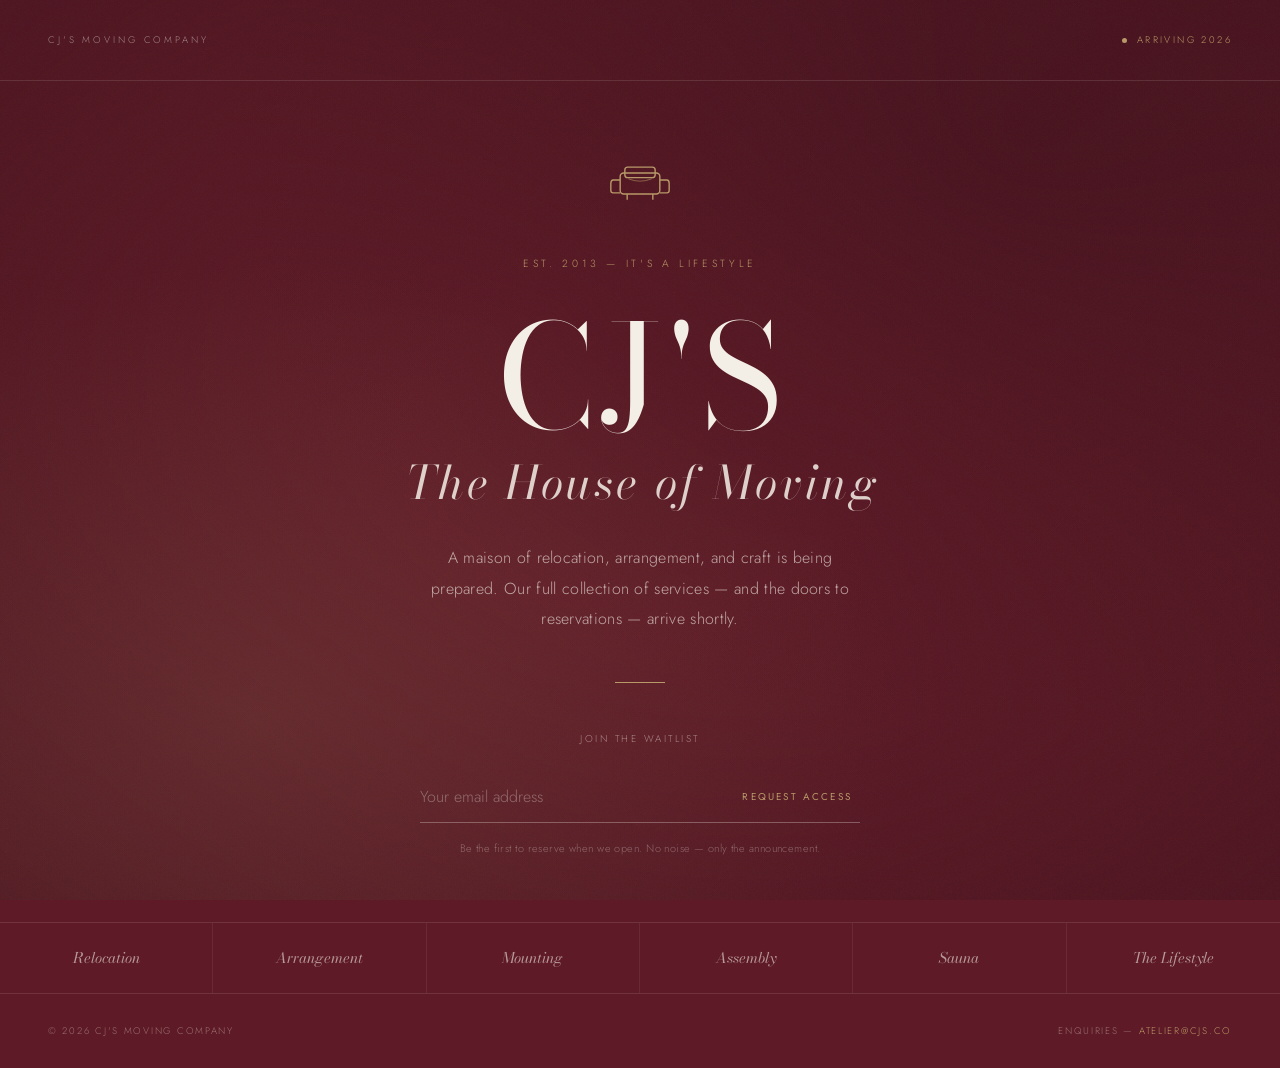
==== index.html @ 0824e108 "Add files via upload" ====
<!DOCTYPE html>
<html lang="en">
<head>
<meta charset="UTF-8">
<meta name="viewport" content="width=device-width, initial-scale=1.0">
<title>CJ'S — Arriving Soon</title>
<link href="https://fonts.googleapis.com/css2?family=Bodoni+Moda:ital,opsz,wght@0,6..96,400;0,6..96,500;1,6..96,400&family=Jost:wght@300;400;500&display=swap" rel="stylesheet">
<style>
  *, *::before, *::after { margin: 0; padding: 0; box-sizing: border-box; }

  :root {
    --burgundy: #5E1A26;
    --burgundy-deep: #3D101A;
    --cream: #F4EFE6;
    --gold: #B89968;
    --ink: #1C1414;
    --display: 'Bodoni Moda', serif;
    --body: 'Jost', sans-serif;
  }

  html, body { height: 100%; }

  body {
    font-family: var(--body);
    background: var(--burgundy);
    color: var(--cream);
    font-weight: 300;
    line-height: 1.7;
    overflow-x: hidden;
    -webkit-font-smoothing: antialiased;
    display: flex;
    flex-direction: column;
    min-height: 100vh;
    position: relative;
  }

  ::selection { background: var(--gold); color: var(--burgundy-deep); }

  /* atmospheric depth */
  body::before {
    content: '';
    position: fixed; inset: 0;
    background:
      radial-gradient(ellipse at 20% 80%, rgba(184, 153, 104, 0.14) 0%, transparent 45%),
      radial-gradient(ellipse at 80% 15%, rgba(61, 16, 26, 0.55) 0%, transparent 55%),
      radial-gradient(ellipse at center, transparent 25%, rgba(61, 16, 26, 0.5) 100%);
    pointer-events: none;
  }
  /* film grain */
  body::after {
    content: '';
    position: fixed; inset: 0;
    pointer-events: none;
    opacity: 0.04;
    z-index: 2;
    background-image: url("data:image/svg+xml,%3Csvg viewBox='0 0 256 256' xmlns='http://www.w3.org/2000/svg'%3E%3Cfilter id='n'%3E%3CfeTurbulence type='fractalNoise' baseFrequency='0.9' numOctaves='4' stitchTiles='stitch'/%3E%3C/filter%3E%3Crect width='100%25' height='100%25' filter='url(%23n)'/%3E%3C/svg%3E");
    background-size: 160px;
  }

  /* ─── TOP BAR ─── */
  .top {
    position: relative; z-index: 3;
    padding: 2rem 3rem;
    display: flex; justify-content: space-between; align-items: center;
    border-bottom: 1px solid rgba(244, 239, 230, 0.12);
  }
  .top-eyebrow {
    font-size: 0.6rem; letter-spacing: 0.3em; text-transform: uppercase;
    color: rgba(244, 239, 230, 0.5);
  }
  .top-status {
    display: inline-flex; align-items: center; gap: 0.6rem;
    font-size: 0.6rem; letter-spacing: 0.25em; text-transform: uppercase;
    color: var(--gold);
  }
  .status-dot {
    width: 5px; height: 5px; border-radius: 50%;
    background: var(--gold); animation: pulse 2.4s infinite;
  }

  /* ─── MAIN ─── */
  main {
    position: relative; z-index: 3;
    flex: 1;
    display: flex; flex-direction: column;
    align-items: center; justify-content: center;
    text-align: center;
    padding: 4rem 2rem;
  }

  .mark {
    width: 70px; height: 70px;
    margin-bottom: 2.5rem;
    opacity: 0; animation: fade 1.4s 0.2s forwards;
  }

  .eyebrow {
    font-size: 0.65rem; letter-spacing: 0.35em; text-transform: uppercase;
    color: var(--gold);
    margin-bottom: 2.5rem;
    opacity: 0; animation: fade 1.4s 0.4s forwards;
  }

  h1 {
    font-family: var(--display);
    font-size: clamp(3.5rem, 13vw, 9rem);
    line-height: 0.9;
    letter-spacing: 0.04em;
    font-weight: 400;
    text-indent: 0.04em;
    opacity: 0; animation: reveal 1.6s 0.55s cubic-bezier(0.16,1,0.3,1) forwards;
  }
  h1 em {
    display: block;
    font-style: italic;
    font-size: 0.32em;
    letter-spacing: 0.06em;
    margin-top: 1.2rem;
    color: rgba(244, 239, 230, 0.85);
  }

  .lede {
    margin-top: 2.5rem;
    max-width: 420px;
    font-size: 1rem;
    line-height: 1.9;
    letter-spacing: 0.02em;
    color: rgba(244, 239, 230, 0.65);
    opacity: 0; animation: fade 1.4s 0.95s forwards;
  }

  .rule {
    width: 50px; height: 1px;
    background: var(--gold);
    margin: 3rem 0;
    opacity: 0; animation: fade 1.4s 1.1s forwards;
  }

  /* ─── SIGNUP ─── */
  .signup {
    width: 100%; max-width: 440px;
    opacity: 0; animation: fade 1.4s 1.25s forwards;
  }
  .signup-label {
    font-size: 0.62rem; letter-spacing: 0.25em; text-transform: uppercase;
    color: rgba(244, 239, 230, 0.5);
    margin-bottom: 1.4rem;
  }
  .signup-row {
    display: flex;
    border-bottom: 1px solid rgba(244, 239, 230, 0.3);
    transition: border-color 0.4s;
  }
  .signup-row:focus-within { border-color: var(--gold); }
  .signup-row input {
    flex: 1;
    background: transparent; border: none;
    color: var(--cream);
    font-family: var(--body); font-weight: 300;
    font-size: 1rem;
    padding: 0.9rem 0.5rem 0.9rem 0;
    outline: none;
  }
  .signup-row input::placeholder { color: rgba(244, 239, 230, 0.35); }
  .signup-row button {
    background: transparent; border: none;
    color: var(--gold);
    font-family: var(--body);
    font-size: 0.62rem; letter-spacing: 0.22em; text-transform: uppercase;
    cursor: pointer;
    padding: 0 0.5rem;
    transition: color 0.3s;
    white-space: nowrap;
  }
  .signup-row button:hover { color: var(--cream); }
  .signup-note {
    margin-top: 1rem;
    font-size: 0.68rem;
    letter-spacing: 0.04em;
    color: rgba(244, 239, 230, 0.35);
  }

  .signup-success {
    display: none;
    font-family: var(--display);
    font-style: italic;
    font-size: 1.5rem;
    color: var(--gold);
    padding: 1rem 0;
  }
  .signup-success.show { display: block; animation: fade 0.6s forwards; }

  /* ─── PREVIEW STRIP ─── */
  .preview {
    position: relative; z-index: 3;
    border-top: 1px solid rgba(244, 239, 230, 0.12);
    display: grid;
    grid-template-columns: repeat(6, 1fr);
    opacity: 0; animation: fade 1.4s 1.5s forwards;
  }
  .preview-item {
    padding: 1.4rem 1rem;
    text-align: center;
    border-right: 1px solid rgba(244, 239, 230, 0.08);
    font-family: var(--display);
    font-style: italic;
    font-size: 0.92rem;
    color: rgba(244, 239, 230, 0.6);
    transition: color 0.4s, background 0.4s;
  }
  .preview-item:last-child { border-right: none; }
  .preview-item:hover { color: var(--cream); background: rgba(244, 239, 230, 0.03); }

  /* ─── FOOTER ─── */
  footer {
    position: relative; z-index: 3;
    padding: 1.8rem 3rem;
    display: flex; justify-content: space-between; align-items: center;
    border-top: 1px solid rgba(244, 239, 230, 0.12);
    font-size: 0.6rem; letter-spacing: 0.18em; text-transform: uppercase;
    color: rgba(244, 239, 230, 0.4);
    flex-wrap: wrap; gap: 1rem;
  }
  footer a { color: var(--gold); text-decoration: none; transition: color 0.3s; }
  footer a:hover { color: var(--cream); }

  /* ─── ANIMATIONS ─── */
  @keyframes fade { from { opacity: 0; } to { opacity: 1; } }
  @keyframes reveal {
    from { opacity: 0; transform: translateY(35px); letter-spacing: 0.14em; }
    to { opacity: 1; transform: translateY(0); letter-spacing: 0.04em; }
  }
  @keyframes pulse { 0%, 100% { opacity: 1; } 50% { opacity: 0.3; } }

  /* ─── RESPONSIVE ─── */
  @media (max-width: 680px) {
    .top { padding: 1.5rem; }
    .top-eyebrow { display: none; }
    main { padding: 3rem 1.5rem; }
    .preview { grid-template-columns: repeat(2, 1fr); }
    .preview-item:nth-child(2n) { border-right: none; }
    .preview-item { border-bottom: 1px solid rgba(244, 239, 230, 0.08); }
    footer { padding: 1.5rem; justify-content: center; text-align: center; }
  }
</style>
</head>
<body>

  <!-- TOP -->
  <div class="top">
    <span class="top-eyebrow">CJ'S Moving Company</span>
    <span class="top-status"><span class="status-dot"></span> Arriving 2026</span>
  </div>

  <!-- MAIN -->
  <main>
    <svg class="mark" viewBox="0 0 60 60" fill="none" xmlns="http://www.w3.org/2000/svg">
      <rect x="13" y="24" width="34" height="18" rx="3" fill="none" stroke="var(--gold)" stroke-width="1.2"/>
      <rect x="17" y="19" width="26" height="9" rx="2.5" fill="none" stroke="var(--gold)" stroke-width="1.2"/>
      <path d="M13 30 L7 30 Q5 30 5 33 L5 39 Q5 41 7 41 L13 41" stroke="var(--gold)" stroke-width="1.2" fill="none"/>
      <path d="M47 30 L53 30 Q55 30 55 33 L55 39 Q55 41 53 41 L47 41" stroke="var(--gold)" stroke-width="1.2" fill="none"/>
      <line x1="19" y1="42" x2="19" y2="47" stroke="var(--gold)" stroke-width="1.2"/>
      <line x1="41" y1="42" x2="41" y2="47" stroke="var(--gold)" stroke-width="1.2"/>
      <path d="M20 29 Q30 33 40 29" stroke="var(--gold)" stroke-width="0.8" fill="none" opacity="0.6"/>
    </svg>

    <p class="eyebrow">Est. 2013 — It's a Lifestyle</p>

    <h1>CJ'S<em>The House of Moving</em></h1>

    <p class="lede">A maison of relocation, arrangement, and craft is being prepared. Our full collection of services — and the doors to reservations — arrive shortly.</p>

    <div class="rule"></div>

    <div class="signup">
      <div class="signup-label">Join the waitlist</div>
      <div id="signupForm">
        <div class="signup-row">
          <input type="email" id="email" placeholder="Your email address" aria-label="Email address">
          <button id="submitBtn">Request Access</button>
        </div>
        <p class="signup-note">Be the first to reserve when we open. No noise — only the announcement.</p>
      </div>
      <div class="signup-success" id="success">You're on the list. ✦</div>
    </div>
  </main>

  <!-- PREVIEW STRIP -->
  <div class="preview">
    <div class="preview-item">Relocation</div>
    <div class="preview-item">Arrangement</div>
    <div class="preview-item">Mounting</div>
    <div class="preview-item">Assembly</div>
    <div class="preview-item">Sauna</div>
    <div class="preview-item">The Lifestyle</div>
  </div>

  <!-- FOOTER -->
  <footer>
    <span>© 2026 CJ'S Moving Company</span>
    <span>Enquiries — <a href="mailto:atelier@cjs.co">atelier@cjs.co</a></span>
  </footer>

<script>
  const btn = document.getElementById('submitBtn');
  const emailEl = document.getElementById('email');
  const form = document.getElementById('signupForm');
  const success = document.getElementById('success');

  function submit() {
    const v = emailEl.value.trim();
    const valid = /^[^\s@]+@[^\s@]+\.[^\s@]+$/.test(v);
    if (!valid) {
      emailEl.parentElement.style.borderBottomColor = 'var(--gold)';
      emailEl.focus();
      return;
    }
    form.style.display = 'none';
    success.classList.add('show');
  }
  btn.addEventListener('click', submit);
  emailEl.addEventListener('keydown', e => { if (e.key === 'Enter') submit(); });
</script>
</body>
</html>
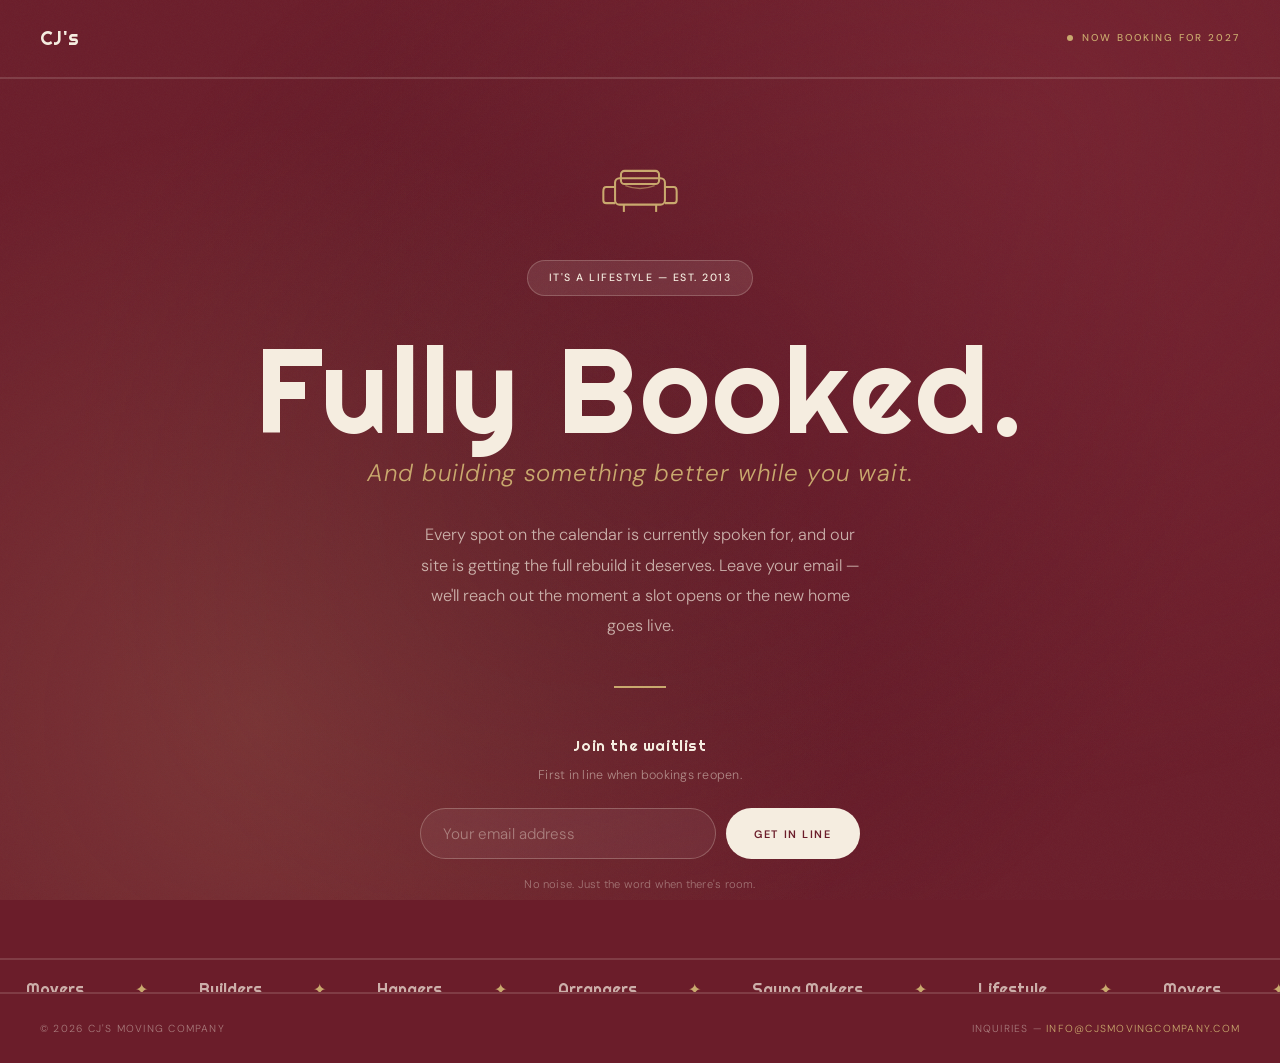
==== commit dc678af8: "Update index.html" ====
--- a/index.html
+++ b/index.html
@@ -3,19 +3,21 @@
 <head>
 <meta charset="UTF-8">
 <meta name="viewport" content="width=device-width, initial-scale=1.0">
-<title>CJ'S — Arriving Soon</title>
-<link href="https://fonts.googleapis.com/css2?family=Bodoni+Moda:ital,opsz,wght@0,6..96,400;0,6..96,500;1,6..96,400&family=Jost:wght@300;400;500&display=swap" rel="stylesheet">
+<title>CJ's Moving Company — Fully Booked</title>
+<link href="https://fonts.googleapis.com/css2?family=Righteous&family=DM+Sans:ital,wght@0,300;0,400;0,500;1,400&display=swap" rel="stylesheet">
 <style>
   *, *::before, *::after { margin: 0; padding: 0; box-sizing: border-box; }
 
   :root {
-    --burgundy: #5E1A26;
-    --burgundy-deep: #3D101A;
-    --cream: #F4EFE6;
-    --gold: #B89968;
-    --ink: #1C1414;
-    --display: 'Bodoni Moda', serif;
-    --body: 'Jost', sans-serif;
+    --burgundy: #6B1D2A;
+    --burgundy-deep: #4A1320;
+    --burgundy-light: #8C2E3D;
+    --cream: #F5EDE0;
+    --gold: #C9A96E;
+    --brown: #5C3D2E;
+    --ink: #2A1A1A;
+    --bubble: 'Righteous', cursive;
+    --body: 'DM Sans', sans-serif;
   }
 
   html, body { height: 100%; }
@@ -28,197 +30,169 @@
     line-height: 1.7;
     overflow-x: hidden;
     -webkit-font-smoothing: antialiased;
-    display: flex;
-    flex-direction: column;
+    display: flex; flex-direction: column;
     min-height: 100vh;
     position: relative;
   }
 
   ::selection { background: var(--gold); color: var(--burgundy-deep); }
 
-  /* atmospheric depth */
+  /* atmosphere */
   body::before {
     content: '';
-    position: fixed; inset: 0;
+    position: fixed; inset: 0; pointer-events: none;
     background:
-      radial-gradient(ellipse at 20% 80%, rgba(184, 153, 104, 0.14) 0%, transparent 45%),
-      radial-gradient(ellipse at 80% 15%, rgba(61, 16, 26, 0.55) 0%, transparent 55%),
-      radial-gradient(ellipse at center, transparent 25%, rgba(61, 16, 26, 0.5) 100%);
-    pointer-events: none;
-  }
-  /* film grain */
+      radial-gradient(circle at 20% 80%, rgba(201, 169, 110, 0.16) 0%, transparent 48%),
+      radial-gradient(circle at 80% 15%, rgba(140, 46, 61, 0.32) 0%, transparent 52%),
+      radial-gradient(circle at 50% 50%, rgba(74, 19, 32, 0.45) 0%, transparent 72%);
+  }
+  /* grain */
   body::after {
     content: '';
-    position: fixed; inset: 0;
-    pointer-events: none;
-    opacity: 0.04;
-    z-index: 2;
+    position: fixed; inset: 0; pointer-events: none;
+    opacity: 0.04; z-index: 2;
     background-image: url("data:image/svg+xml,%3Csvg viewBox='0 0 256 256' xmlns='http://www.w3.org/2000/svg'%3E%3Cfilter id='n'%3E%3CfeTurbulence type='fractalNoise' baseFrequency='0.9' numOctaves='4' stitchTiles='stitch'/%3E%3C/filter%3E%3Crect width='100%25' height='100%25' filter='url(%23n)'/%3E%3C/svg%3E");
-    background-size: 160px;
+    background-size: 150px;
   }
 
   /* ─── TOP BAR ─── */
   .top {
     position: relative; z-index: 3;
-    padding: 2rem 3rem;
+    padding: 1.8rem 2.5rem;
     display: flex; justify-content: space-between; align-items: center;
-    border-bottom: 1px solid rgba(244, 239, 230, 0.12);
-  }
-  .top-eyebrow {
-    font-size: 0.6rem; letter-spacing: 0.3em; text-transform: uppercase;
-    color: rgba(244, 239, 230, 0.5);
+    border-bottom: 2px solid rgba(245, 237, 224, 0.15);
+  }
+  .top-brand {
+    display: flex; align-items: center; gap: 0.7rem;
+  }
+  .top-brand-text {
+    font-family: var(--bubble);
+    font-size: 1.2rem; letter-spacing: 0.02em; line-height: 1;
   }
   .top-status {
     display: inline-flex; align-items: center; gap: 0.6rem;
-    font-size: 0.6rem; letter-spacing: 0.25em; text-transform: uppercase;
-    color: var(--gold);
+    font-size: 0.62rem; letter-spacing: 0.2em; text-transform: uppercase;
+    font-weight: 500; color: var(--gold);
   }
   .status-dot {
-    width: 5px; height: 5px; border-radius: 50%;
+    width: 6px; height: 6px; border-radius: 50%;
     background: var(--gold); animation: pulse 2.4s infinite;
   }
 
   /* ─── MAIN ─── */
   main {
-    position: relative; z-index: 3;
-    flex: 1;
+    position: relative; z-index: 3; flex: 1;
     display: flex; flex-direction: column;
     align-items: center; justify-content: center;
     text-align: center;
     padding: 4rem 2rem;
   }
 
-  .mark {
-    width: 70px; height: 70px;
-    margin-bottom: 2.5rem;
-    opacity: 0; animation: fade 1.4s 0.2s forwards;
-  }
+  .mark { width: 88px; height: 88px; margin-bottom: 1.8rem; opacity: 0; animation: fade 1.1s 0.2s forwards; }
 
   .eyebrow {
-    font-size: 0.65rem; letter-spacing: 0.35em; text-transform: uppercase;
-    color: var(--gold);
-    margin-bottom: 2.5rem;
-    opacity: 0; animation: fade 1.4s 0.4s forwards;
+    display: inline-flex; align-items: center; gap: 0.5rem;
+    background: rgba(245, 237, 224, 0.1);
+    border: 1px solid rgba(245, 237, 224, 0.22);
+    border-radius: 100px;
+    padding: 0.5rem 1.3rem;
+    font-size: 0.66rem; letter-spacing: 0.14em; text-transform: uppercase;
+    font-weight: 500; color: var(--cream);
+    margin-bottom: 2.3rem;
+    opacity: 0; animation: fade 1.1s 0.35s forwards;
   }
 
   h1 {
-    font-family: var(--display);
-    font-size: clamp(3.5rem, 13vw, 9rem);
-    line-height: 0.9;
-    letter-spacing: 0.04em;
-    font-weight: 400;
-    text-indent: 0.04em;
-    opacity: 0; animation: reveal 1.6s 0.55s cubic-bezier(0.16,1,0.3,1) forwards;
-  }
-  h1 em {
+    font-family: var(--bubble);
+    font-size: clamp(3rem, 11vw, 7.5rem);
+    line-height: 0.95; letter-spacing: 0.02em; font-weight: 400;
+    opacity: 0; animation: rise 1.2s 0.5s cubic-bezier(0.16,1,0.3,1) forwards;
+  }
+  h1 .sub {
     display: block;
-    font-style: italic;
-    font-size: 0.32em;
-    letter-spacing: 0.06em;
-    margin-top: 1.2rem;
-    color: rgba(244, 239, 230, 0.85);
+    font-family: var(--body);
+    font-style: italic; font-weight: 300;
+    font-size: clamp(0.95rem, 2.4vw, 1.5rem);
+    letter-spacing: 0.04em; color: var(--gold);
+    margin-top: 1rem;
   }
 
   .lede {
-    margin-top: 2.5rem;
-    max-width: 420px;
-    font-size: 1rem;
-    line-height: 1.9;
-    letter-spacing: 0.02em;
-    color: rgba(244, 239, 230, 0.65);
-    opacity: 0; animation: fade 1.4s 0.95s forwards;
-  }
-
-  .rule {
-    width: 50px; height: 1px;
-    background: var(--gold);
-    margin: 3rem 0;
-    opacity: 0; animation: fade 1.4s 1.1s forwards;
-  }
+    margin-top: 2.2rem;
+    max-width: 440px;
+    font-size: 1.02rem; line-height: 1.85;
+    color: rgba(245, 237, 224, 0.7);
+    opacity: 0; animation: fade 1.1s 0.85s forwards;
+  }
+
+  .rule { width: 52px; height: 2px; background: var(--gold); margin: 2.8rem 0; opacity: 0; animation: fade 1.1s 1s forwards; }
 
   /* ─── SIGNUP ─── */
-  .signup {
-    width: 100%; max-width: 440px;
-    opacity: 0; animation: fade 1.4s 1.25s forwards;
-  }
+  .signup { width: 100%; max-width: 440px; opacity: 0; animation: fade 1.1s 1.15s forwards; }
   .signup-label {
-    font-size: 0.62rem; letter-spacing: 0.25em; text-transform: uppercase;
-    color: rgba(244, 239, 230, 0.5);
-    margin-bottom: 1.4rem;
+    font-family: var(--bubble);
+    font-size: 0.95rem; letter-spacing: 0.04em;
+    margin-bottom: 0.4rem;
+  }
+  .signup-tagline {
+    font-size: 0.78rem; color: rgba(245, 237, 224, 0.5);
+    margin-bottom: 1.4rem; letter-spacing: 0.02em;
   }
   .signup-row {
-    display: flex;
-    border-bottom: 1px solid rgba(244, 239, 230, 0.3);
-    transition: border-color 0.4s;
-  }
-  .signup-row:focus-within { border-color: var(--gold); }
+    display: flex; gap: 0.6rem;
+  }
   .signup-row input {
     flex: 1;
-    background: transparent; border: none;
+    background: rgba(245, 237, 224, 0.06);
+    border: 1px solid rgba(245, 237, 224, 0.25);
+    border-radius: 100px;
     color: var(--cream);
-    font-family: var(--body); font-weight: 300;
-    font-size: 1rem;
-    padding: 0.9rem 0.5rem 0.9rem 0;
-    outline: none;
-  }
-  .signup-row input::placeholder { color: rgba(244, 239, 230, 0.35); }
+    font-family: var(--body); font-weight: 300; font-size: 0.95rem;
+    padding: 0.9rem 1.4rem;
+    outline: none; transition: border-color 0.3s;
+  }
+  .signup-row input::placeholder { color: rgba(245, 237, 224, 0.4); }
+  .signup-row input:focus { border-color: var(--gold); }
   .signup-row button {
-    background: transparent; border: none;
-    color: var(--gold);
-    font-family: var(--body);
-    font-size: 0.62rem; letter-spacing: 0.22em; text-transform: uppercase;
-    cursor: pointer;
-    padding: 0 0.5rem;
-    transition: color 0.3s;
-    white-space: nowrap;
-  }
-  .signup-row button:hover { color: var(--cream); }
-  .signup-note {
-    margin-top: 1rem;
-    font-size: 0.68rem;
-    letter-spacing: 0.04em;
-    color: rgba(244, 239, 230, 0.35);
-  }
+    background: var(--cream); color: var(--burgundy);
+    border: none; border-radius: 100px;
+    font-family: var(--body); font-weight: 600;
+    font-size: 0.68rem; letter-spacing: 0.14em; text-transform: uppercase;
+    padding: 0 1.8rem; cursor: pointer;
+    transition: all 0.35s; white-space: nowrap;
+  }
+  .signup-row button:hover { background: var(--gold); color: var(--burgundy-deep); transform: translateY(-1px); }
+  .signup-note { margin-top: 1rem; font-size: 0.7rem; color: rgba(245, 237, 224, 0.4); letter-spacing: 0.02em; }
 
   .signup-success {
     display: none;
-    font-family: var(--display);
-    font-style: italic;
-    font-size: 1.5rem;
-    color: var(--gold);
+    font-family: var(--bubble); font-size: 1.4rem; color: var(--gold);
     padding: 1rem 0;
   }
-  .signup-success.show { display: block; animation: fade 0.6s forwards; }
-
-  /* ─── PREVIEW STRIP ─── */
-  .preview {
+  .signup-success.show { display: block; animation: fade 0.5s forwards; }
+
+  /* ─── MARQUEE ─── */
+  .marquee {
     position: relative; z-index: 3;
-    border-top: 1px solid rgba(244, 239, 230, 0.12);
-    display: grid;
-    grid-template-columns: repeat(6, 1fr);
-    opacity: 0; animation: fade 1.4s 1.5s forwards;
-  }
-  .preview-item {
-    padding: 1.4rem 1rem;
-    text-align: center;
-    border-right: 1px solid rgba(244, 239, 230, 0.08);
-    font-family: var(--display);
-    font-style: italic;
-    font-size: 0.92rem;
-    color: rgba(244, 239, 230, 0.6);
-    transition: color 0.4s, background 0.4s;
-  }
-  .preview-item:last-child { border-right: none; }
-  .preview-item:hover { color: var(--cream); background: rgba(244, 239, 230, 0.03); }
+    border-top: 2px solid rgba(245, 237, 224, 0.15);
+    padding: 1rem 0; overflow: hidden;
+    opacity: 0; animation: fade 1.1s 1.4s forwards;
+  }
+  .marquee-inner { display: flex; white-space: nowrap; animation: marquee 26s linear infinite; }
+  .marquee span {
+    font-family: var(--bubble); font-size: 1rem;
+    color: rgba(245, 237, 224, 0.7); padding: 0 1.6rem; flex-shrink: 0;
+  }
+  .marquee span::after { content: '✦'; color: var(--gold); margin-left: 3.2rem; }
 
   /* ─── FOOTER ─── */
   footer {
     position: relative; z-index: 3;
-    padding: 1.8rem 3rem;
+    padding: 1.6rem 2.5rem;
     display: flex; justify-content: space-between; align-items: center;
-    border-top: 1px solid rgba(244, 239, 230, 0.12);
-    font-size: 0.6rem; letter-spacing: 0.18em; text-transform: uppercase;
-    color: rgba(244, 239, 230, 0.4);
+    border-top: 2px solid rgba(245, 237, 224, 0.15);
+    font-size: 0.64rem; letter-spacing: 0.12em; text-transform: uppercase;
+    color: rgba(245, 237, 224, 0.45);
     flex-wrap: wrap; gap: 1rem;
   }
   footer a { color: var(--gold); text-decoration: none; transition: color 0.3s; }
@@ -226,21 +200,17 @@
 
   /* ─── ANIMATIONS ─── */
   @keyframes fade { from { opacity: 0; } to { opacity: 1; } }
-  @keyframes reveal {
-    from { opacity: 0; transform: translateY(35px); letter-spacing: 0.14em; }
-    to { opacity: 1; transform: translateY(0); letter-spacing: 0.04em; }
-  }
+  @keyframes rise { from { opacity: 0; transform: translateY(30px); } to { opacity: 1; transform: translateY(0); } }
   @keyframes pulse { 0%, 100% { opacity: 1; } 50% { opacity: 0.3; } }
+  @keyframes marquee { 0% { transform: translateX(0); } 100% { transform: translateX(-50%); } }
 
   /* ─── RESPONSIVE ─── */
-  @media (max-width: 680px) {
-    .top { padding: 1.5rem; }
-    .top-eyebrow { display: none; }
+  @media (max-width: 620px) {
+    .top { padding: 1.4rem 1.5rem; }
     main { padding: 3rem 1.5rem; }
-    .preview { grid-template-columns: repeat(2, 1fr); }
-    .preview-item:nth-child(2n) { border-right: none; }
-    .preview-item { border-bottom: 1px solid rgba(244, 239, 230, 0.08); }
-    footer { padding: 1.5rem; justify-content: center; text-align: center; }
+    .signup-row { flex-direction: column; }
+    .signup-row button { padding: 0.85rem; }
+    footer { padding: 1.4rem 1.5rem; justify-content: center; text-align: center; }
   }
 </style>
 </head>
@@ -248,57 +218,60 @@
 
   <!-- TOP -->
   <div class="top">
-    <span class="top-eyebrow">CJ'S Moving Company</span>
-    <span class="top-status"><span class="status-dot"></span> Arriving 2026</span>
+    <div class="top-brand">
+      <span class="top-brand-text">CJ's</span>
+    </div>
+    <span class="top-status"><span class="status-dot"></span> Now Booking for 2027</span>
   </div>
 
   <!-- MAIN -->
   <main>
     <svg class="mark" viewBox="0 0 60 60" fill="none" xmlns="http://www.w3.org/2000/svg">
-      <rect x="13" y="24" width="34" height="18" rx="3" fill="none" stroke="var(--gold)" stroke-width="1.2"/>
-      <rect x="17" y="19" width="26" height="9" rx="2.5" fill="none" stroke="var(--gold)" stroke-width="1.2"/>
-      <path d="M13 30 L7 30 Q5 30 5 33 L5 39 Q5 41 7 41 L13 41" stroke="var(--gold)" stroke-width="1.2" fill="none"/>
-      <path d="M47 30 L53 30 Q55 30 55 33 L55 39 Q55 41 53 41 L47 41" stroke="var(--gold)" stroke-width="1.2" fill="none"/>
-      <line x1="19" y1="42" x2="19" y2="47" stroke="var(--gold)" stroke-width="1.2"/>
-      <line x1="41" y1="42" x2="41" y2="47" stroke="var(--gold)" stroke-width="1.2"/>
-      <path d="M20 29 Q30 33 40 29" stroke="var(--gold)" stroke-width="0.8" fill="none" opacity="0.6"/>
+      <rect x="13" y="24" width="34" height="18" rx="3" fill="none" stroke="var(--gold)" stroke-width="1.4"/>
+      <rect x="17" y="19" width="26" height="9" rx="2.5" fill="none" stroke="var(--gold)" stroke-width="1.4"/>
+      <path d="M13 30 L7 30 Q5 30 5 33 L5 39 Q5 41 7 41 L13 41" stroke="var(--gold)" stroke-width="1.4" fill="none"/>
+      <path d="M47 30 L53 30 Q55 30 55 33 L55 39 Q55 41 53 41 L47 41" stroke="var(--gold)" stroke-width="1.4" fill="none"/>
+      <line x1="19" y1="42" x2="19" y2="47" stroke="var(--gold)" stroke-width="1.4"/>
+      <line x1="41" y1="42" x2="41" y2="47" stroke="var(--gold)" stroke-width="1.4"/>
+      <path d="M20 29 Q30 33 40 29" stroke="var(--gold)" stroke-width="0.9" fill="none" opacity="0.6"/>
     </svg>
 
-    <p class="eyebrow">Est. 2013 — It's a Lifestyle</p>
-
-    <h1>CJ'S<em>The House of Moving</em></h1>
-
-    <p class="lede">A maison of relocation, arrangement, and craft is being prepared. Our full collection of services — and the doors to reservations — arrive shortly.</p>
+    <span class="eyebrow">It's a Lifestyle — Est. 2013</span>
+
+    <h1>Fully Booked.
+      <span class="sub">And building something better while you wait.</span>
+    </h1>
+
+    <p class="lede">Every spot on the calendar is currently spoken for, and our site is getting the full rebuild it deserves. Leave your email — we'll reach out the moment a slot opens or the new home goes live.</p>
 
     <div class="rule"></div>
 
     <div class="signup">
       <div class="signup-label">Join the waitlist</div>
+      <div class="signup-tagline">First in line when bookings reopen.</div>
       <div id="signupForm">
         <div class="signup-row">
           <input type="email" id="email" placeholder="Your email address" aria-label="Email address">
-          <button id="submitBtn">Request Access</button>
+          <button id="submitBtn">Get in Line</button>
         </div>
-        <p class="signup-note">Be the first to reserve when we open. No noise — only the announcement.</p>
+        <p class="signup-note">No noise. Just the word when there's room.</p>
       </div>
       <div class="signup-success" id="success">You're on the list. ✦</div>
     </div>
   </main>
 
-  <!-- PREVIEW STRIP -->
-  <div class="preview">
-    <div class="preview-item">Relocation</div>
-    <div class="preview-item">Arrangement</div>
-    <div class="preview-item">Mounting</div>
-    <div class="preview-item">Assembly</div>
-    <div class="preview-item">Sauna</div>
-    <div class="preview-item">The Lifestyle</div>
+  <!-- MARQUEE -->
+  <div class="marquee">
+    <div class="marquee-inner">
+      <span>Movers</span><span>Builders</span><span>Hangers</span><span>Arrangers</span><span>Sauna Makers</span><span>Lifestyle</span>
+      <span>Movers</span><span>Builders</span><span>Hangers</span><span>Arrangers</span><span>Sauna Makers</span><span>Lifestyle</span>
+    </div>
   </div>
 
   <!-- FOOTER -->
   <footer>
-    <span>© 2026 CJ'S Moving Company</span>
-    <span>Enquiries — <a href="mailto:atelier@cjs.co">atelier@cjs.co</a></span>
+    <span>© 2026 CJ's Moving Company</span>
+    <span>Inquiries — <a href="mailto:info@cjsmovingcompany.com">info@cjsmovingcompany.com</a></span>
   </footer>
 
 <script>
@@ -310,11 +283,7 @@
   function submit() {
     const v = emailEl.value.trim();
     const valid = /^[^\s@]+@[^\s@]+\.[^\s@]+$/.test(v);
-    if (!valid) {
-      emailEl.parentElement.style.borderBottomColor = 'var(--gold)';
-      emailEl.focus();
-      return;
-    }
+    if (!valid) { emailEl.style.borderColor = 'var(--gold)'; emailEl.focus(); return; }
     form.style.display = 'none';
     success.classList.add('show');
   }
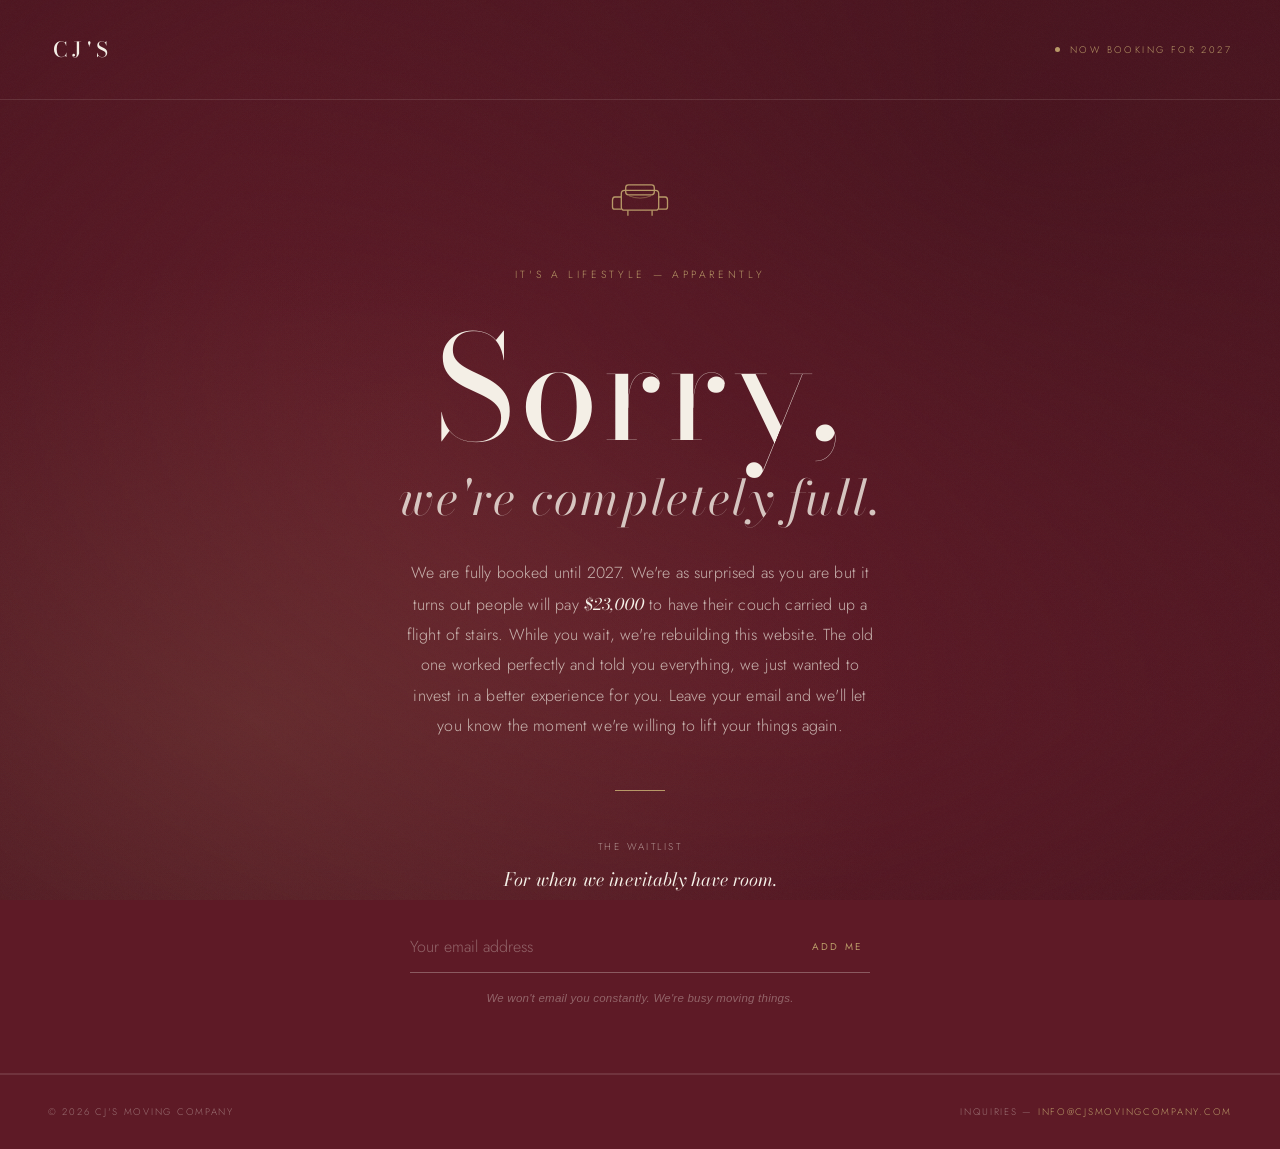
==== commit 60cbe028: "Update index.html" ====
--- a/index.html
+++ b/index.html
@@ -3,21 +3,19 @@
 <head>
 <meta charset="UTF-8">
 <meta name="viewport" content="width=device-width, initial-scale=1.0">
-<title>CJ's Moving Company — Fully Booked</title>
-<link href="https://fonts.googleapis.com/css2?family=Righteous&family=DM+Sans:ital,wght@0,300;0,400;0,500;1,400&display=swap" rel="stylesheet">
+<title>CJ'S — Sorry, We're Full</title>
+<link href="https://fonts.googleapis.com/css2?family=Bodoni+Moda:ital,opsz,wght@0,6..96,400;0,6..96,500;1,6..96,400&family=Jost:wght@300;400;500&display=swap" rel="stylesheet">
 <style>
   *, *::before, *::after { margin: 0; padding: 0; box-sizing: border-box; }
 
   :root {
-    --burgundy: #6B1D2A;
-    --burgundy-deep: #4A1320;
-    --burgundy-light: #8C2E3D;
-    --cream: #F5EDE0;
-    --gold: #C9A96E;
-    --brown: #5C3D2E;
-    --ink: #2A1A1A;
-    --bubble: 'Righteous', cursive;
-    --body: 'DM Sans', sans-serif;
+    --burgundy: #5E1A26;
+    --burgundy-deep: #3D101A;
+    --cream: #F4EFE6;
+    --gold: #B89968;
+    --ink: #1C1414;
+    --display: 'Bodoni Moda', serif;
+    --body: 'Jost', sans-serif;
   }
 
   html, body { height: 100%; }
@@ -37,47 +35,40 @@
 
   ::selection { background: var(--gold); color: var(--burgundy-deep); }
 
-  /* atmosphere */
   body::before {
     content: '';
     position: fixed; inset: 0; pointer-events: none;
     background:
-      radial-gradient(circle at 20% 80%, rgba(201, 169, 110, 0.16) 0%, transparent 48%),
-      radial-gradient(circle at 80% 15%, rgba(140, 46, 61, 0.32) 0%, transparent 52%),
-      radial-gradient(circle at 50% 50%, rgba(74, 19, 32, 0.45) 0%, transparent 72%);
-  }
-  /* grain */
+      radial-gradient(ellipse at 20% 80%, rgba(184, 153, 104, 0.14) 0%, transparent 45%),
+      radial-gradient(ellipse at 80% 15%, rgba(61, 16, 26, 0.55) 0%, transparent 55%),
+      radial-gradient(ellipse at center, transparent 25%, rgba(61, 16, 26, 0.5) 100%);
+  }
   body::after {
     content: '';
     position: fixed; inset: 0; pointer-events: none;
     opacity: 0.04; z-index: 2;
     background-image: url("data:image/svg+xml,%3Csvg viewBox='0 0 256 256' xmlns='http://www.w3.org/2000/svg'%3E%3Cfilter id='n'%3E%3CfeTurbulence type='fractalNoise' baseFrequency='0.9' numOctaves='4' stitchTiles='stitch'/%3E%3C/filter%3E%3Crect width='100%25' height='100%25' filter='url(%23n)'/%3E%3C/svg%3E");
-    background-size: 150px;
-  }
-
-  /* ─── TOP BAR ─── */
+    background-size: 160px;
+  }
+
+  /* ─── TOP ─── */
   .top {
     position: relative; z-index: 3;
-    padding: 1.8rem 2.5rem;
+    padding: 2rem 3rem;
     display: flex; justify-content: space-between; align-items: center;
-    border-bottom: 2px solid rgba(245, 237, 224, 0.15);
+    border-bottom: 1px solid rgba(244, 239, 230, 0.12);
   }
   .top-brand {
-    display: flex; align-items: center; gap: 0.7rem;
-  }
-  .top-brand-text {
-    font-family: var(--bubble);
-    font-size: 1.2rem; letter-spacing: 0.02em; line-height: 1;
+    font-family: var(--display);
+    font-size: 1.3rem; letter-spacing: 0.22em; text-indent: 0.22em;
+    font-weight: 500;
   }
   .top-status {
     display: inline-flex; align-items: center; gap: 0.6rem;
-    font-size: 0.62rem; letter-spacing: 0.2em; text-transform: uppercase;
-    font-weight: 500; color: var(--gold);
-  }
-  .status-dot {
-    width: 6px; height: 6px; border-radius: 50%;
-    background: var(--gold); animation: pulse 2.4s infinite;
-  }
+    font-size: 0.6rem; letter-spacing: 0.25em; text-transform: uppercase;
+    color: var(--gold);
+  }
+  .status-dot { width: 5px; height: 5px; border-radius: 50%; background: var(--gold); animation: pulse 2.4s infinite; }
 
   /* ─── MAIN ─── */
   main {
@@ -88,111 +79,92 @@
     padding: 4rem 2rem;
   }
 
-  .mark { width: 88px; height: 88px; margin-bottom: 1.8rem; opacity: 0; animation: fade 1.1s 0.2s forwards; }
+  .mark { width: 66px; height: 66px; margin-bottom: 2.2rem; opacity: 0; animation: fade 1.4s 0.2s forwards; }
 
   .eyebrow {
-    display: inline-flex; align-items: center; gap: 0.5rem;
-    background: rgba(245, 237, 224, 0.1);
-    border: 1px solid rgba(245, 237, 224, 0.22);
-    border-radius: 100px;
-    padding: 0.5rem 1.3rem;
-    font-size: 0.66rem; letter-spacing: 0.14em; text-transform: uppercase;
-    font-weight: 500; color: var(--cream);
-    margin-bottom: 2.3rem;
-    opacity: 0; animation: fade 1.1s 0.35s forwards;
+    font-size: 0.65rem; letter-spacing: 0.35em; text-transform: uppercase;
+    color: var(--gold); margin-bottom: 2.4rem;
+    opacity: 0; animation: fade 1.4s 0.4s forwards;
   }
 
   h1 {
-    font-family: var(--bubble);
-    font-size: clamp(3rem, 11vw, 7.5rem);
-    line-height: 0.95; letter-spacing: 0.02em; font-weight: 400;
-    opacity: 0; animation: rise 1.2s 0.5s cubic-bezier(0.16,1,0.3,1) forwards;
-  }
-  h1 .sub {
-    display: block;
-    font-family: var(--body);
-    font-style: italic; font-weight: 300;
-    font-size: clamp(0.95rem, 2.4vw, 1.5rem);
-    letter-spacing: 0.04em; color: var(--gold);
-    margin-top: 1rem;
+    font-family: var(--display);
+    font-size: clamp(3.2rem, 12vw, 9rem);
+    line-height: 0.92; letter-spacing: 0.03em; font-weight: 400;
+    opacity: 0; animation: reveal 1.6s 0.55s cubic-bezier(0.16,1,0.3,1) forwards;
+  }
+  h1 em {
+    display: block; font-style: italic;
+    font-size: 0.34em; letter-spacing: 0.04em;
+    margin-top: 1.3rem; color: rgba(244, 239, 230, 0.8);
   }
 
   .lede {
-    margin-top: 2.2rem;
-    max-width: 440px;
-    font-size: 1.02rem; line-height: 1.85;
-    color: rgba(245, 237, 224, 0.7);
-    opacity: 0; animation: fade 1.1s 0.85s forwards;
-  }
-
-  .rule { width: 52px; height: 2px; background: var(--gold); margin: 2.8rem 0; opacity: 0; animation: fade 1.1s 1s forwards; }
+    margin-top: 2.4rem;
+    max-width: 480px;
+    font-size: 1rem; line-height: 1.9; letter-spacing: 0.01em;
+    color: rgba(244, 239, 230, 0.7);
+    opacity: 0; animation: fade 1.4s 0.95s forwards;
+  }
+  .lede .punch { color: var(--cream); font-style: italic; font-family: var(--display); }
+
+  .rule { width: 50px; height: 1px; background: var(--gold); margin: 3rem 0; opacity: 0; animation: fade 1.4s 1.1s forwards; }
 
   /* ─── SIGNUP ─── */
-  .signup { width: 100%; max-width: 440px; opacity: 0; animation: fade 1.1s 1.15s forwards; }
-  .signup-label {
-    font-family: var(--bubble);
-    font-size: 0.95rem; letter-spacing: 0.04em;
-    margin-bottom: 0.4rem;
-  }
-  .signup-tagline {
-    font-size: 0.78rem; color: rgba(245, 237, 224, 0.5);
-    margin-bottom: 1.4rem; letter-spacing: 0.02em;
-  }
-  .signup-row {
-    display: flex; gap: 0.6rem;
-  }
+  .signup { width: 100%; max-width: 460px; opacity: 0; animation: fade 1.4s 1.25s forwards; }
+  .signup-label { font-size: 0.62rem; letter-spacing: 0.25em; text-transform: uppercase; color: rgba(244, 239, 230, 0.55); margin-bottom: 0.5rem; }
+  .signup-tagline { font-family: var(--display); font-style: italic; font-size: 1.15rem; color: var(--cream); margin-bottom: 1.6rem; }
+  .signup-row { display: flex; border-bottom: 1px solid rgba(244, 239, 230, 0.3); transition: border-color 0.4s; }
+  .signup-row:focus-within { border-color: var(--gold); }
   .signup-row input {
-    flex: 1;
-    background: rgba(245, 237, 224, 0.06);
-    border: 1px solid rgba(245, 237, 224, 0.25);
-    border-radius: 100px;
-    color: var(--cream);
-    font-family: var(--body); font-weight: 300; font-size: 0.95rem;
-    padding: 0.9rem 1.4rem;
-    outline: none; transition: border-color 0.3s;
-  }
-  .signup-row input::placeholder { color: rgba(245, 237, 224, 0.4); }
-  .signup-row input:focus { border-color: var(--gold); }
+    flex: 1; background: transparent; border: none; color: var(--cream);
+    font-family: var(--body); font-weight: 300; font-size: 1rem;
+    padding: 0.9rem 0.5rem 0.9rem 0; outline: none;
+  }
+  .signup-row input::placeholder { color: rgba(244, 239, 230, 0.35); }
   .signup-row button {
-    background: var(--cream); color: var(--burgundy);
-    border: none; border-radius: 100px;
-    font-family: var(--body); font-weight: 600;
-    font-size: 0.68rem; letter-spacing: 0.14em; text-transform: uppercase;
-    padding: 0 1.8rem; cursor: pointer;
-    transition: all 0.35s; white-space: nowrap;
-  }
-  .signup-row button:hover { background: var(--gold); color: var(--burgundy-deep); transform: translateY(-1px); }
-  .signup-note { margin-top: 1rem; font-size: 0.7rem; color: rgba(245, 237, 224, 0.4); letter-spacing: 0.02em; }
-
-  .signup-success {
-    display: none;
-    font-family: var(--bubble); font-size: 1.4rem; color: var(--gold);
-    padding: 1rem 0;
-  }
-  .signup-success.show { display: block; animation: fade 0.5s forwards; }
-
-  /* ─── MARQUEE ─── */
+    background: transparent; border: none; color: var(--gold);
+    font-family: var(--body); font-size: 0.62rem; letter-spacing: 0.22em; text-transform: uppercase;
+    cursor: pointer; padding: 0 0.5rem; transition: color 0.3s; white-space: nowrap;
+  }
+  .signup-row button:hover { color: var(--cream); }
+  .signup-note { margin-top: 1rem; font-size: 0.72rem; letter-spacing: 0.02em; color: rgba(244, 239, 230, 0.35); font-style: italic; }
+
+  .signup-success { display: none; font-family: var(--display); font-style: italic; font-size: 1.5rem; color: var(--gold); padding: 1rem 0; }
+  .signup-success.show { display: block; animation: fade 0.6s forwards; }
+
+  /* ─── MARQUEE (fixed clipping: generous height + line-height + centered) ─── */
   .marquee {
     position: relative; z-index: 3;
-    border-top: 2px solid rgba(245, 237, 224, 0.15);
-    padding: 1rem 0; overflow: hidden;
-    opacity: 0; animation: fade 1.1s 1.4s forwards;
-  }
-  .marquee-inner { display: flex; white-space: nowrap; animation: marquee 26s linear infinite; }
+    border-top: 1px solid rgba(244, 239, 230, 0.12);
+    overflow: hidden;
+    opacity: 0; animation: fade 1.4s 1.5s forwards;
+  }
+  .marquee-inner {
+    display: flex; align-items: center;
+    white-space: nowrap;
+    animation: marquee 34s linear infinite;
+    padding: 1.5rem 0;
+  }
   .marquee span {
-    font-family: var(--bubble); font-size: 1rem;
-    color: rgba(245, 237, 224, 0.7); padding: 0 1.6rem; flex-shrink: 0;
-  }
-  .marquee span::after { content: '✦'; color: var(--gold); margin-left: 3.2rem; }
+    font-family: var(--display);
+    font-style: italic;
+    font-size: 1.2rem;
+    line-height: 1.6;
+    color: rgba(244, 239, 230, 0.6);
+    padding: 0.1rem 1.8rem;
+    flex-shrink: 0;
+  }
+  .marquee span::after { content: '·'; color: var(--gold); margin-left: 3.6rem; }
 
   /* ─── FOOTER ─── */
   footer {
     position: relative; z-index: 3;
-    padding: 1.6rem 2.5rem;
+    padding: 1.8rem 3rem;
     display: flex; justify-content: space-between; align-items: center;
-    border-top: 2px solid rgba(245, 237, 224, 0.15);
-    font-size: 0.64rem; letter-spacing: 0.12em; text-transform: uppercase;
-    color: rgba(245, 237, 224, 0.45);
+    border-top: 1px solid rgba(244, 239, 230, 0.12);
+    font-size: 0.6rem; letter-spacing: 0.18em; text-transform: uppercase;
+    color: rgba(244, 239, 230, 0.4);
     flex-wrap: wrap; gap: 1rem;
   }
   footer a { color: var(--gold); text-decoration: none; transition: color 0.3s; }
@@ -200,17 +172,20 @@
 
   /* ─── ANIMATIONS ─── */
   @keyframes fade { from { opacity: 0; } to { opacity: 1; } }
-  @keyframes rise { from { opacity: 0; transform: translateY(30px); } to { opacity: 1; transform: translateY(0); } }
+  @keyframes reveal {
+    from { opacity: 0; transform: translateY(35px); letter-spacing: 0.14em; }
+    to { opacity: 1; transform: translateY(0); letter-spacing: 0.03em; }
+  }
   @keyframes pulse { 0%, 100% { opacity: 1; } 50% { opacity: 0.3; } }
   @keyframes marquee { 0% { transform: translateX(0); } 100% { transform: translateX(-50%); } }
 
   /* ─── RESPONSIVE ─── */
-  @media (max-width: 620px) {
-    .top { padding: 1.4rem 1.5rem; }
+  @media (max-width: 680px) {
+    .top { padding: 1.5rem; }
+    .top-status { font-size: 0.52rem; letter-spacing: 0.18em; }
     main { padding: 3rem 1.5rem; }
-    .signup-row { flex-direction: column; }
-    .signup-row button { padding: 0.85rem; }
-    footer { padding: 1.4rem 1.5rem; justify-content: center; text-align: center; }
+    .marquee span { font-size: 1.05rem; }
+    footer { padding: 1.5rem; justify-content: center; text-align: center; }
   }
 </style>
 </head>
@@ -218,59 +193,55 @@
 
   <!-- TOP -->
   <div class="top">
-    <div class="top-brand">
-      <span class="top-brand-text">CJ's</span>
-    </div>
+    <span class="top-brand">CJ'S</span>
     <span class="top-status"><span class="status-dot"></span> Now Booking for 2027</span>
   </div>
 
   <!-- MAIN -->
   <main>
     <svg class="mark" viewBox="0 0 60 60" fill="none" xmlns="http://www.w3.org/2000/svg">
-      <rect x="13" y="24" width="34" height="18" rx="3" fill="none" stroke="var(--gold)" stroke-width="1.4"/>
-      <rect x="17" y="19" width="26" height="9" rx="2.5" fill="none" stroke="var(--gold)" stroke-width="1.4"/>
-      <path d="M13 30 L7 30 Q5 30 5 33 L5 39 Q5 41 7 41 L13 41" stroke="var(--gold)" stroke-width="1.4" fill="none"/>
-      <path d="M47 30 L53 30 Q55 30 55 33 L55 39 Q55 41 53 41 L47 41" stroke="var(--gold)" stroke-width="1.4" fill="none"/>
-      <line x1="19" y1="42" x2="19" y2="47" stroke="var(--gold)" stroke-width="1.4"/>
-      <line x1="41" y1="42" x2="41" y2="47" stroke="var(--gold)" stroke-width="1.4"/>
-      <path d="M20 29 Q30 33 40 29" stroke="var(--gold)" stroke-width="0.9" fill="none" opacity="0.6"/>
+      <rect x="13" y="24" width="34" height="18" rx="3" fill="none" stroke="var(--gold)" stroke-width="1.2"/>
+      <rect x="17" y="19" width="26" height="9" rx="2.5" fill="none" stroke="var(--gold)" stroke-width="1.2"/>
+      <path d="M13 30 L7 30 Q5 30 5 33 L5 39 Q5 41 7 41 L13 41" stroke="var(--gold)" stroke-width="1.2" fill="none"/>
+      <path d="M47 30 L53 30 Q55 30 55 33 L55 39 Q55 41 53 41 L47 41" stroke="var(--gold)" stroke-width="1.2" fill="none"/>
+      <line x1="19" y1="42" x2="19" y2="47" stroke="var(--gold)" stroke-width="1.2"/>
+      <line x1="41" y1="42" x2="41" y2="47" stroke="var(--gold)" stroke-width="1.2"/>
+      <path d="M20 29 Q30 33 40 29" stroke="var(--gold)" stroke-width="0.8" fill="none" opacity="0.6"/>
     </svg>
 
-    <span class="eyebrow">It's a Lifestyle — Est. 2013</span>
-
-    <h1>Fully Booked.
-      <span class="sub">And building something better while you wait.</span>
-    </h1>
-
-    <p class="lede">Every spot on the calendar is currently spoken for, and our site is getting the full rebuild it deserves. Leave your email — we'll reach out the moment a slot opens or the new home goes live.</p>
+    <p class="eyebrow">It's a Lifestyle — Apparently</p>
+
+    <h1>Sorry,<em>we're completely full.</em></h1>
+
+    <p class="lede">We are fully booked until 2027. We're as surprised as you are but it turns out people will pay <span class="punch">$23,000</span> to have their couch carried up a flight of stairs. While you wait, we're rebuilding this website. The old one worked perfectly and told you everything, we just wanted to invest in a better experience for you. Leave your email and we'll let you know the moment we're willing to lift your things again.</p>
 
     <div class="rule"></div>
 
     <div class="signup">
-      <div class="signup-label">Join the waitlist</div>
-      <div class="signup-tagline">First in line when bookings reopen.</div>
+      <div class="signup-label">The Waitlist</div>
+      <div class="signup-tagline">For when we inevitably have room.</div>
       <div id="signupForm">
         <div class="signup-row">
           <input type="email" id="email" placeholder="Your email address" aria-label="Email address">
-          <button id="submitBtn">Get in Line</button>
+          <button id="submitBtn">Add Me</button>
         </div>
-        <p class="signup-note">No noise. Just the word when there's room.</p>
+        <p class="signup-note">We won't email you constantly. We're busy moving things.</p>
       </div>
-      <div class="signup-success" id="success">You're on the list. ✦</div>
+      <div class="signup-success" id="success">Fine. You're on the list. ✦</div>
     </div>
   </main>
 
   <!-- MARQUEE -->
   <div class="marquee">
     <div class="marquee-inner">
-      <span>Movers</span><span>Builders</span><span>Hangers</span><span>Arrangers</span><span>Sauna Makers</span><span>Lifestyle</span>
-      <span>Movers</span><span>Builders</span><span>Hangers</span><span>Arrangers</span><span>Sauna Makers</span><span>Lifestyle</span>
+      <span>Relocation</span><span>Arrangement</span><span>Mounting</span><span>Assembly</span><span>Sauna</span><span>The Lifestyle</span>
+      <span>Relocation</span><span>Arrangement</span><span>Mounting</span><span>Assembly</span><span>Sauna</span><span>The Lifestyle</span>
     </div>
   </div>
 
   <!-- FOOTER -->
   <footer>
-    <span>© 2026 CJ's Moving Company</span>
+    <span>© 2026 CJ'S Moving Company</span>
     <span>Inquiries — <a href="mailto:info@cjsmovingcompany.com">info@cjsmovingcompany.com</a></span>
   </footer>
 
@@ -283,7 +254,7 @@
   function submit() {
     const v = emailEl.value.trim();
     const valid = /^[^\s@]+@[^\s@]+\.[^\s@]+$/.test(v);
-    if (!valid) { emailEl.style.borderColor = 'var(--gold)'; emailEl.focus(); return; }
+    if (!valid) { emailEl.parentElement.style.borderBottomColor = 'var(--gold)'; emailEl.focus(); return; }
     form.style.display = 'none';
     success.classList.add('show');
   }
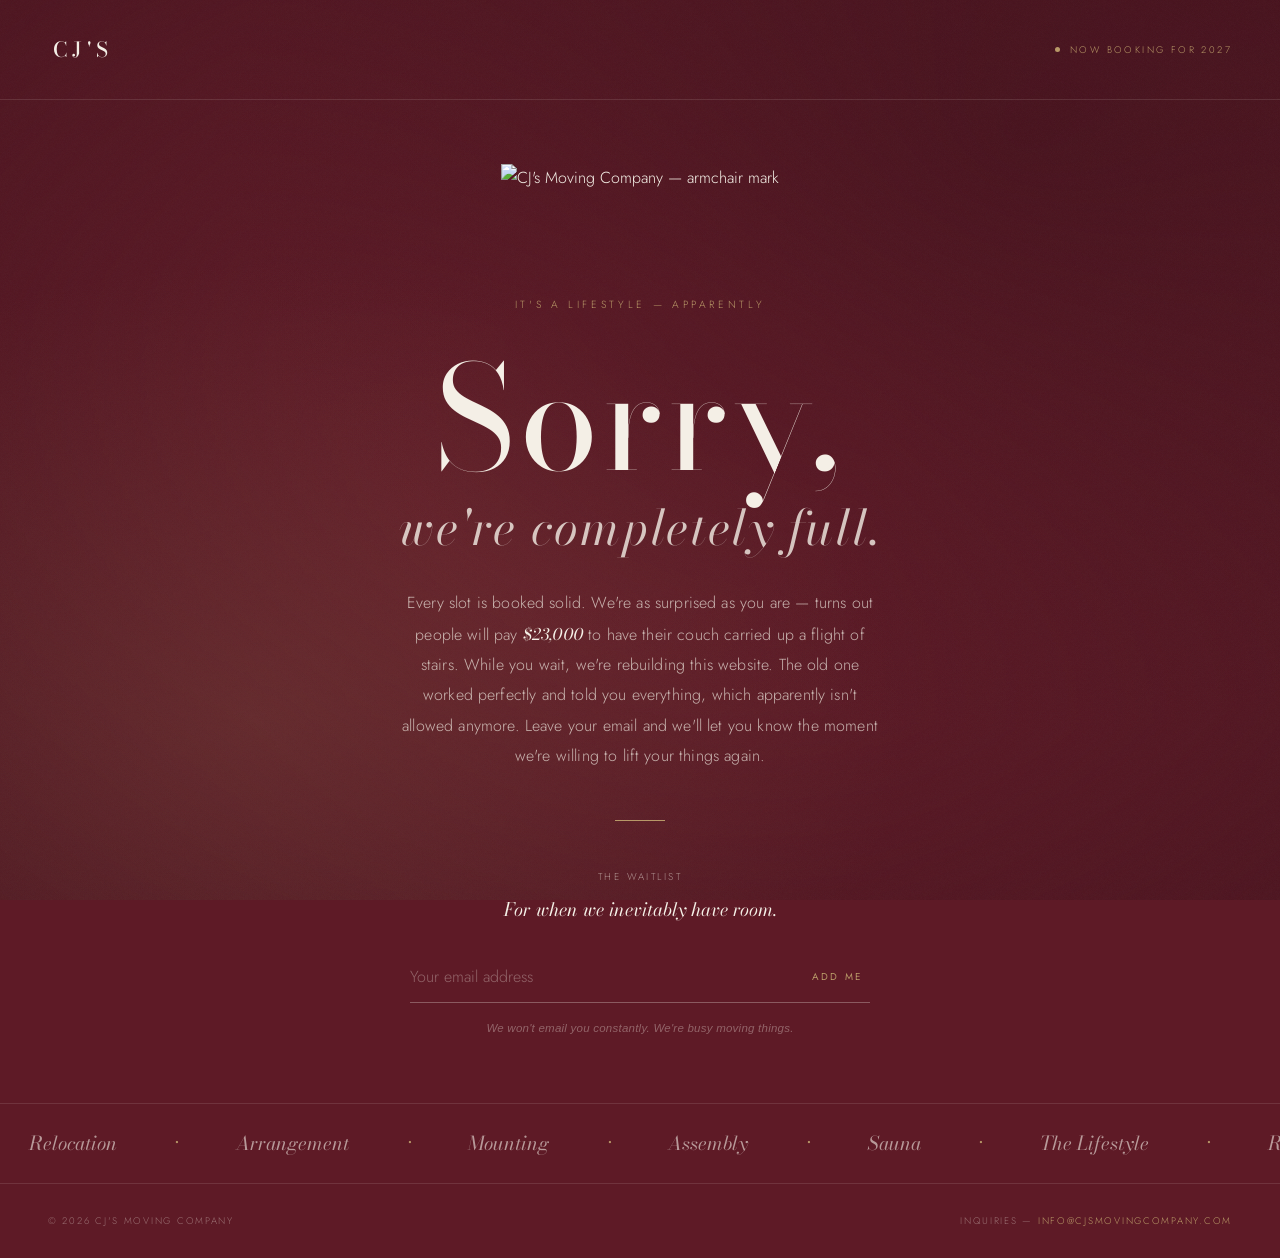
==== commit b274ffd4: "Update index.html" ====
--- a/index.html
+++ b/index.html
@@ -4,6 +4,7 @@
 <meta charset="UTF-8">
 <meta name="viewport" content="width=device-width, initial-scale=1.0">
 <title>CJ'S — Sorry, We're Full</title>
+<link rel="icon" type="image/png" href="cjs-logo.png" />
 <link href="https://fonts.googleapis.com/css2?family=Bodoni+Moda:ital,opsz,wght@0,6..96,400;0,6..96,500;1,6..96,400&family=Jost:wght@300;400;500&display=swap" rel="stylesheet">
 <style>
   *, *::before, *::after { margin: 0; padding: 0; box-sizing: border-box; }
@@ -79,7 +80,7 @@
     padding: 4rem 2rem;
   }
 
-  .mark { width: 66px; height: 66px; margin-bottom: 2.2rem; opacity: 0; animation: fade 1.4s 0.2s forwards; }
+  .mark { width: auto; height: 96px; display: block; margin-bottom: 2.2rem; opacity: 0; animation: fade 1.4s 0.2s forwards; }
 
   .eyebrow {
     font-size: 0.65rem; letter-spacing: 0.35em; text-transform: uppercase;
@@ -138,13 +139,15 @@
     position: relative; z-index: 3;
     border-top: 1px solid rgba(244, 239, 230, 0.12);
     overflow: hidden;
+    display: flex; align-items: center;
+    min-height: 5rem;
     opacity: 0; animation: fade 1.4s 1.5s forwards;
   }
   .marquee-inner {
     display: flex; align-items: center;
     white-space: nowrap;
     animation: marquee 34s linear infinite;
-    padding: 1.5rem 0;
+    width: max-content;
   }
   .marquee span {
     font-family: var(--display);
@@ -199,21 +202,13 @@
 
   <!-- MAIN -->
   <main>
-    <svg class="mark" viewBox="0 0 60 60" fill="none" xmlns="http://www.w3.org/2000/svg">
-      <rect x="13" y="24" width="34" height="18" rx="3" fill="none" stroke="var(--gold)" stroke-width="1.2"/>
-      <rect x="17" y="19" width="26" height="9" rx="2.5" fill="none" stroke="var(--gold)" stroke-width="1.2"/>
-      <path d="M13 30 L7 30 Q5 30 5 33 L5 39 Q5 41 7 41 L13 41" stroke="var(--gold)" stroke-width="1.2" fill="none"/>
-      <path d="M47 30 L53 30 Q55 30 55 33 L55 39 Q55 41 53 41 L47 41" stroke="var(--gold)" stroke-width="1.2" fill="none"/>
-      <line x1="19" y1="42" x2="19" y2="47" stroke="var(--gold)" stroke-width="1.2"/>
-      <line x1="41" y1="42" x2="41" y2="47" stroke="var(--gold)" stroke-width="1.2"/>
-      <path d="M20 29 Q30 33 40 29" stroke="var(--gold)" stroke-width="0.8" fill="none" opacity="0.6"/>
-    </svg>
+    <img class="mark" src="cjs-logo.png" alt="CJ's Moving Company — armchair mark" />
 
     <p class="eyebrow">It's a Lifestyle — Apparently</p>
 
     <h1>Sorry,<em>we're completely full.</em></h1>
 
-    <p class="lede">We are fully booked until 2027. We're as surprised as you are but it turns out people will pay <span class="punch">$23,000</span> to have their couch carried up a flight of stairs. While you wait, we're rebuilding this website. The old one worked perfectly and told you everything, we just wanted to invest in a better experience for you. Leave your email and we'll let you know the moment we're willing to lift your things again.</p>
+    <p class="lede">Every slot is booked solid. We're as surprised as you are — turns out people will pay <span class="punch">$23,000</span> to have their couch carried up a flight of stairs. While you wait, we're rebuilding this website. The old one worked perfectly and told you everything, which apparently isn't allowed anymore. Leave your email and we'll let you know the moment we're willing to lift your things again.</p>
 
     <div class="rule"></div>
 
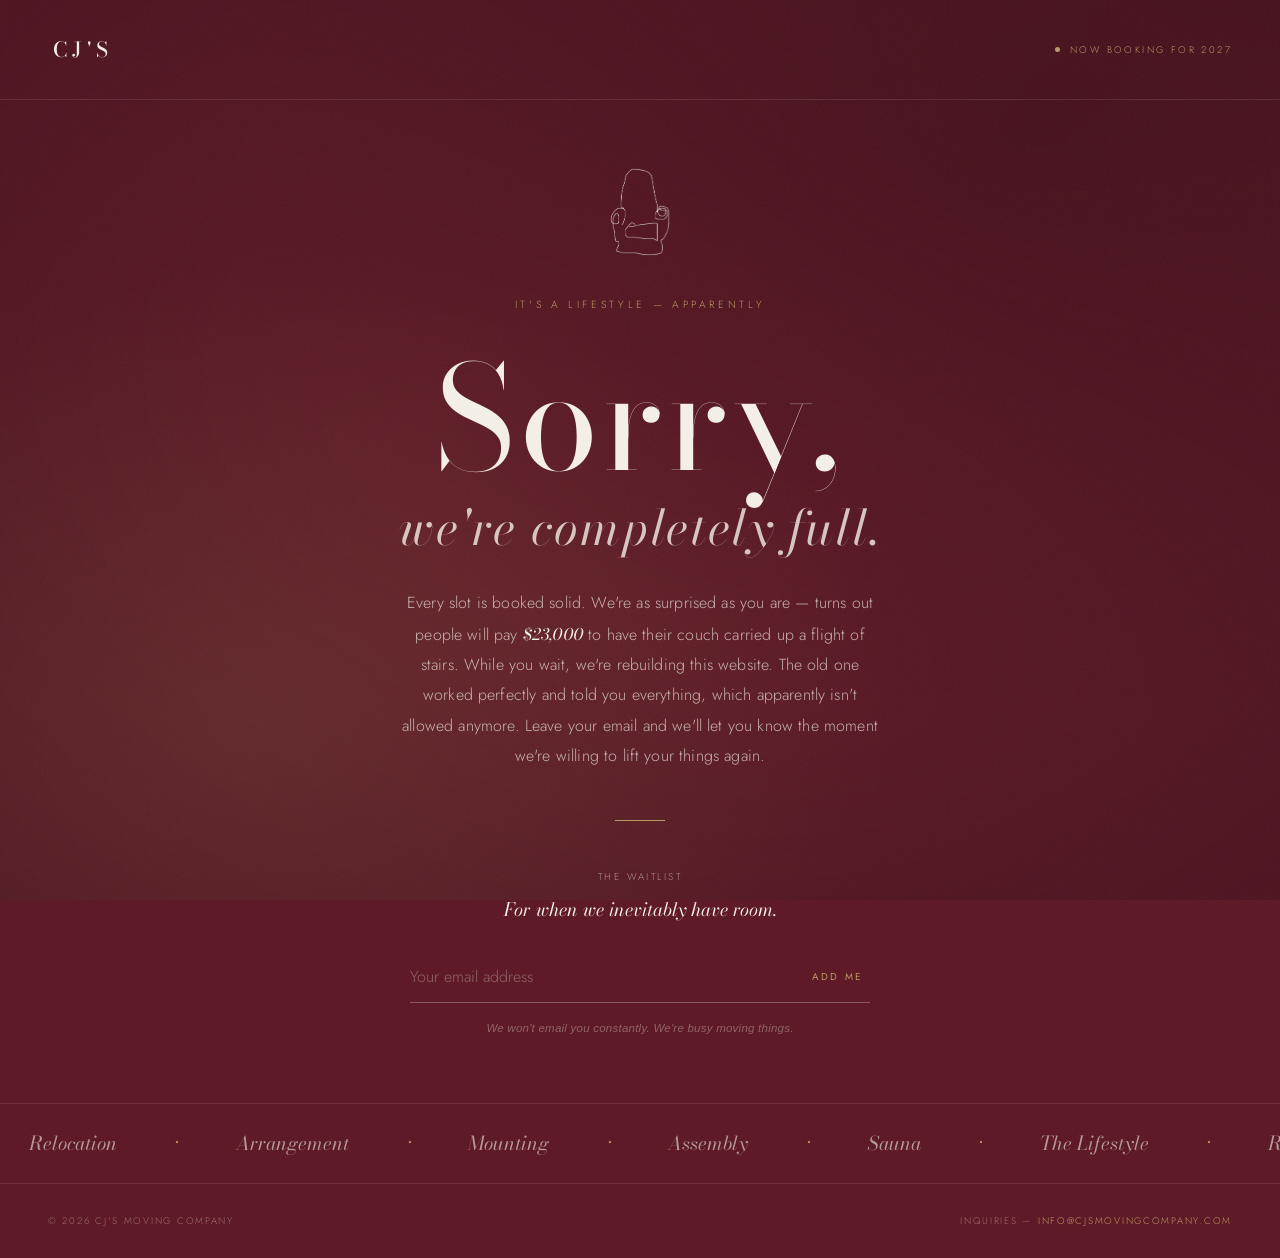
==== commit 1bc8995b: "Update index.html" ====
--- a/index.html
+++ b/index.html
@@ -3,7 +3,7 @@
 <head>
 <meta charset="UTF-8">
 <meta name="viewport" content="width=device-width, initial-scale=1.0">
-<title>CJ'S — Sorry, We're Full</title>
+<title>CJ'S Moving Company — Sorry, We're Full</title>
 <link rel="icon" type="image/png" href="cjs-logo.png" />
 <link href="https://fonts.googleapis.com/css2?family=Bodoni+Moda:ital,opsz,wght@0,6..96,400;0,6..96,500;1,6..96,400&family=Jost:wght@300;400;500&display=swap" rel="stylesheet">
 <style>
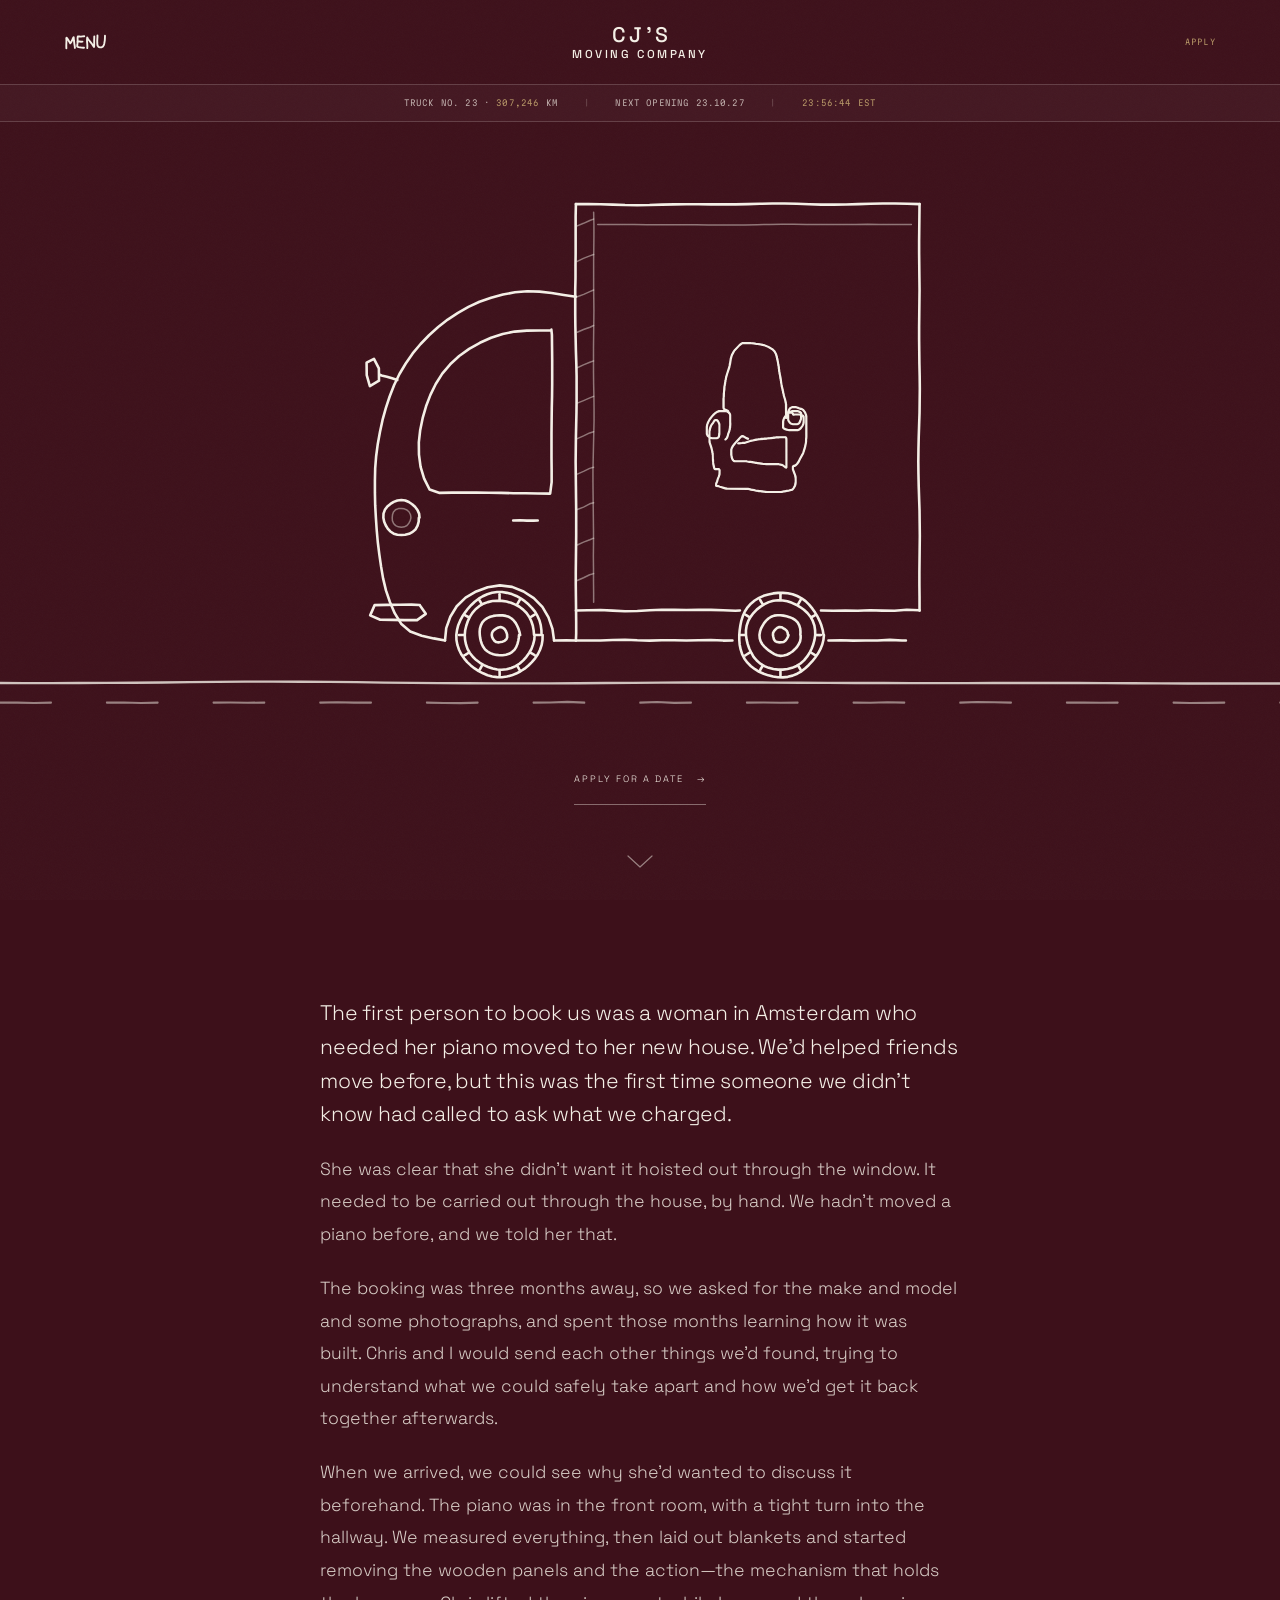
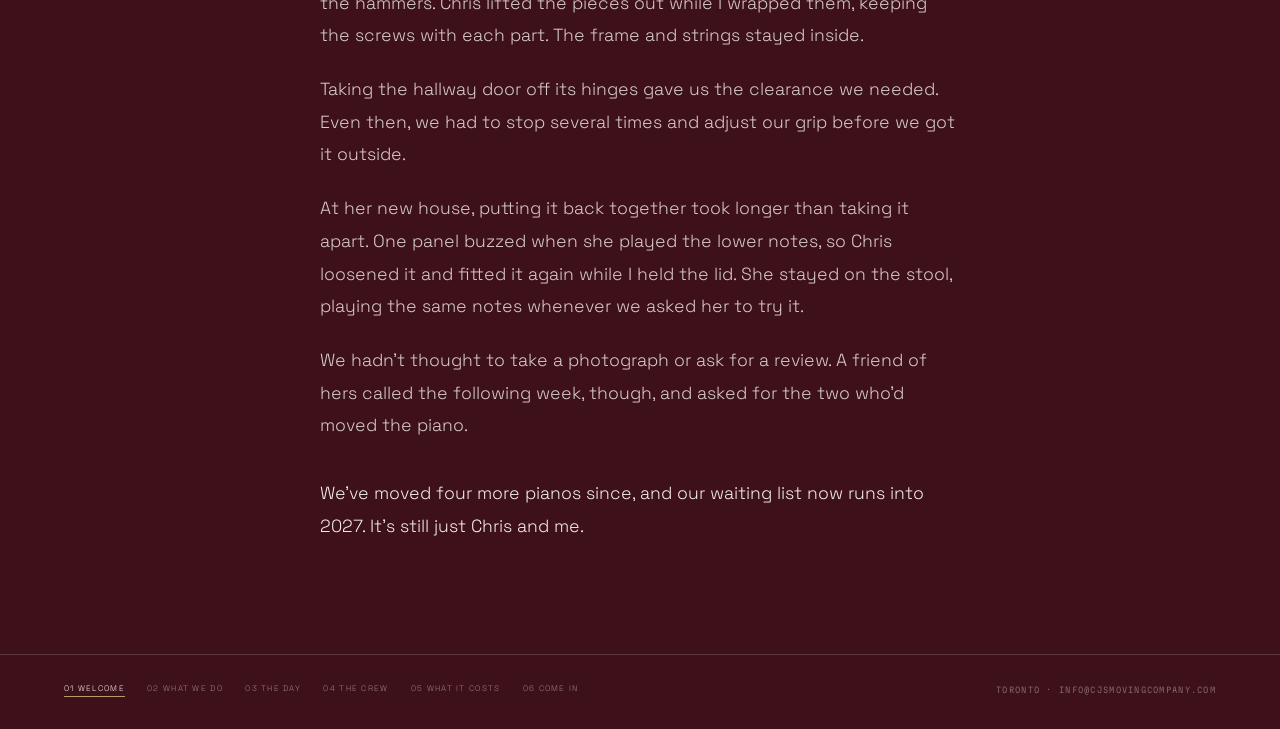
==== commit 6e4eec52: "Replace the holding page with the new six-page site The "Sorry, we're completely full" holding page " ====
--- a/index.html
+++ b/index.html
@@ -1,260 +1,98 @@
-<!DOCTYPE html>
+<!doctype html>
 <html lang="en">
 <head>
-<meta charset="UTF-8">
-<meta name="viewport" content="width=device-width, initial-scale=1.0">
-<title>CJ'S Moving Company — Sorry, We're Full</title>
-<link rel="icon" type="image/png" href="cjs-logo.png" />
-<link href="https://fonts.googleapis.com/css2?family=Bodoni+Moda:ital,opsz,wght@0,6..96,400;0,6..96,500;1,6..96,400&family=Jost:wght@300;400;500&display=swap" rel="stylesheet">
-<style>
-  *, *::before, *::after { margin: 0; padding: 0; box-sizing: border-box; }
+<meta charset="utf-8">
+<meta name="viewport" content="width=device-width, initial-scale=1">
+<link rel="icon" href="images/cjs-logo.png">
+<link rel="preconnect" href="https://fonts.googleapis.com">
+<link rel="preconnect" href="https://fonts.gstatic.com" crossorigin>
+<link rel="stylesheet" href="https://fonts.googleapis.com/css2?family=Space+Grotesk:wght@300;400;500;700&family=Martian+Mono:wdth,wght@75..112.5,300..700&display=swap">
+<link rel="stylesheet" href="style.css?v=7">
+<title>CJ'S Moving Company — Full-service moving, one home a day</title>
+<meta name="description" content="CJ'S is a small Toronto moving company. One home a day, one crew, one rate. Applications are presently backlogged.">
+</head>
+<body class="club">
+  <div class="grain"></div>
 
-  :root {
-    --burgundy: #5E1A26;
-    --burgundy-deep: #3D101A;
-    --cream: #F4EFE6;
-    --gold: #B89968;
-    --ink: #1C1414;
-    --display: 'Bodoni Moda', serif;
-    --body: 'Jost', sans-serif;
-  }
+  <div class="door-page">
+    <div class="club-head">
+      <button class="menu-btn mono left" id="menuBtn" aria-controls="menu" aria-expanded="false"><span class="menu-word">Menu</span><svg class="menu-drawn" viewBox="-3 -1.5 62 23" fill="none" aria-hidden="true"><g stroke="currentColor" stroke-width="2.7" stroke-linecap="round" stroke-linejoin="round"><path d="M0.4 18.9 L0.3 16.5 L0.3 14.1 L0.4 11.7 L0.5 9.3 L0.5 6.9 L0.3 4.5 L0.9 3.8 L2.3 5.7 L3.6 7.8 L4.8 9.9 L5.9 12 L7.4 10.1 L8.5 7.9 L9.5 5.7 L10.5 3.5 L10.9 3 L11.1 5.4 L11.3 7.8 L11.6 10.2 L11.9 12.6 L12.3 15 L12.6 17.3 L12.6 18.5"/><path d="M26.1 1.8 L23.7 1.9 L21.3 2.2 L18.9 2.1 L16.8 2.1 L16.5 4.5 L16.6 6.9 L16.6 9.3 L16.4 11.7 L16.1 14.1 L16 16.5 L17.6 17.4 L20 17.7 L22.4 18.1 L24.8 18.3 L25.8 18.2"/><path d="M16.6 9.3 L19 9.2 L21.4 9.6 L23.6 9.5"/><path d="M30.4 18.7 L30.6 16.3 L30.5 13.9 L30.3 11.5 L30.1 9.1 L30.1 6.7 L30.3 4.3 L30.4 3.5 L31.6 5.6 L33 7.5 L34.5 9.4 L36 11.3 L37.5 13.2 L38.8 15.2 L40.1 17.2 L40.3 16.4 L40.4 14 L40.4 11.6 L40.4 9.2 L40.4 6.8 L40.5 4.4 L40.5 2 L40.6 2"/><path d="M45.1 0.6 L45.1 3.1 L44.9 5.4 L44.8 7.8 L44.8 10.2 L44.9 12.6 L45.2 14.9 L46.5 16.9 L48.8 17.8 L51.2 17.6 L53.2 16.3 L54.3 14.3 L54.9 12.1 L55.3 9.7 L55.7 7.3 L55.8 4.9 L55.9 2.5 L55.9 1.1"/></g></svg></button>
+      <a class="lockup" href="index.html" aria-label="CJ&#39;S Moving Company — home"><b>CJ&#39;S</b>Moving Company</a>
+      <a class="mono" href="come-in.html" style="justify-self:end;font-size:.5rem;letter-spacing:.16em;text-transform:uppercase;min-height:44px;display:inline-flex;align-items:center">Apply</a>
+    </div>
 
-  html, body { height: 100%; }
+    <div class="ticker mono">
+      <span>Truck No. 23 &middot; <span class="odo" id="odometer" aria-live="off">301,657</span> km</span>
+      <span class="sep">|</span>
+      <span>Next opening 23.10.27</span>
+      <span class="sep">|</span>
+      <span class="live" id="clock">--:--:--</span>
+    </div>
 
-  body {
-    font-family: var(--body);
-    background: var(--burgundy);
-    color: var(--cream);
-    font-weight: 300;
-    line-height: 1.7;
-    overflow-x: hidden;
-    -webkit-font-smoothing: antialiased;
-    display: flex; flex-direction: column;
-    min-height: 100vh;
-    position: relative;
-  }
-
-  ::selection { background: var(--gold); color: var(--burgundy-deep); }
-
-  body::before {
-    content: '';
-    position: fixed; inset: 0; pointer-events: none;
-    background:
-      radial-gradient(ellipse at 20% 80%, rgba(184, 153, 104, 0.14) 0%, transparent 45%),
-      radial-gradient(ellipse at 80% 15%, rgba(61, 16, 26, 0.55) 0%, transparent 55%),
-      radial-gradient(ellipse at center, transparent 25%, rgba(61, 16, 26, 0.5) 100%);
-  }
-  body::after {
-    content: '';
-    position: fixed; inset: 0; pointer-events: none;
-    opacity: 0.04; z-index: 2;
-    background-image: url("data:image/svg+xml,%3Csvg viewBox='0 0 256 256' xmlns='http://www.w3.org/2000/svg'%3E%3Cfilter id='n'%3E%3CfeTurbulence type='fractalNoise' baseFrequency='0.9' numOctaves='4' stitchTiles='stitch'/%3E%3C/filter%3E%3Crect width='100%25' height='100%25' filter='url(%23n)'/%3E%3C/svg%3E");
-    background-size: 160px;
-  }
-
-  /* ─── TOP ─── */
-  .top {
-    position: relative; z-index: 3;
-    padding: 2rem 3rem;
-    display: flex; justify-content: space-between; align-items: center;
-    border-bottom: 1px solid rgba(244, 239, 230, 0.12);
-  }
-  .top-brand {
-    font-family: var(--display);
-    font-size: 1.3rem; letter-spacing: 0.22em; text-indent: 0.22em;
-    font-weight: 500;
-  }
-  .top-status {
-    display: inline-flex; align-items: center; gap: 0.6rem;
-    font-size: 0.6rem; letter-spacing: 0.25em; text-transform: uppercase;
-    color: var(--gold);
-  }
-  .status-dot { width: 5px; height: 5px; border-radius: 50%; background: var(--gold); animation: pulse 2.4s infinite; }
-
-  /* ─── MAIN ─── */
-  main {
-    position: relative; z-index: 3; flex: 1;
-    display: flex; flex-direction: column;
-    align-items: center; justify-content: center;
-    text-align: center;
-    padding: 4rem 2rem;
-  }
-
-  .mark { width: auto; height: 96px; display: block; margin-bottom: 2.2rem; opacity: 0; animation: fade 1.4s 0.2s forwards; }
-
-  .eyebrow {
-    font-size: 0.65rem; letter-spacing: 0.35em; text-transform: uppercase;
-    color: var(--gold); margin-bottom: 2.4rem;
-    opacity: 0; animation: fade 1.4s 0.4s forwards;
-  }
-
-  h1 {
-    font-family: var(--display);
-    font-size: clamp(3.2rem, 12vw, 9rem);
-    line-height: 0.92; letter-spacing: 0.03em; font-weight: 400;
-    opacity: 0; animation: reveal 1.6s 0.55s cubic-bezier(0.16,1,0.3,1) forwards;
-  }
-  h1 em {
-    display: block; font-style: italic;
-    font-size: 0.34em; letter-spacing: 0.04em;
-    margin-top: 1.3rem; color: rgba(244, 239, 230, 0.8);
-  }
-
-  .lede {
-    margin-top: 2.4rem;
-    max-width: 480px;
-    font-size: 1rem; line-height: 1.9; letter-spacing: 0.01em;
-    color: rgba(244, 239, 230, 0.7);
-    opacity: 0; animation: fade 1.4s 0.95s forwards;
-  }
-  .lede .punch { color: var(--cream); font-style: italic; font-family: var(--display); }
-
-  .rule { width: 50px; height: 1px; background: var(--gold); margin: 3rem 0; opacity: 0; animation: fade 1.4s 1.1s forwards; }
-
-  /* ─── SIGNUP ─── */
-  .signup { width: 100%; max-width: 460px; opacity: 0; animation: fade 1.4s 1.25s forwards; }
-  .signup-label { font-size: 0.62rem; letter-spacing: 0.25em; text-transform: uppercase; color: rgba(244, 239, 230, 0.55); margin-bottom: 0.5rem; }
-  .signup-tagline { font-family: var(--display); font-style: italic; font-size: 1.15rem; color: var(--cream); margin-bottom: 1.6rem; }
-  .signup-row { display: flex; border-bottom: 1px solid rgba(244, 239, 230, 0.3); transition: border-color 0.4s; }
-  .signup-row:focus-within { border-color: var(--gold); }
-  .signup-row input {
-    flex: 1; background: transparent; border: none; color: var(--cream);
-    font-family: var(--body); font-weight: 300; font-size: 1rem;
-    padding: 0.9rem 0.5rem 0.9rem 0; outline: none;
-  }
-  .signup-row input::placeholder { color: rgba(244, 239, 230, 0.35); }
-  .signup-row button {
-    background: transparent; border: none; color: var(--gold);
-    font-family: var(--body); font-size: 0.62rem; letter-spacing: 0.22em; text-transform: uppercase;
-    cursor: pointer; padding: 0 0.5rem; transition: color 0.3s; white-space: nowrap;
-  }
-  .signup-row button:hover { color: var(--cream); }
-  .signup-note { margin-top: 1rem; font-size: 0.72rem; letter-spacing: 0.02em; color: rgba(244, 239, 230, 0.35); font-style: italic; }
-
-  .signup-success { display: none; font-family: var(--display); font-style: italic; font-size: 1.5rem; color: var(--gold); padding: 1rem 0; }
-  .signup-success.show { display: block; animation: fade 0.6s forwards; }
-
-  /* ─── MARQUEE (fixed clipping: generous height + line-height + centered) ─── */
-  .marquee {
-    position: relative; z-index: 3;
-    border-top: 1px solid rgba(244, 239, 230, 0.12);
-    overflow: hidden;
-    display: flex; align-items: center;
-    min-height: 5rem;
-    opacity: 0; animation: fade 1.4s 1.5s forwards;
-  }
-  .marquee-inner {
-    display: flex; align-items: center;
-    white-space: nowrap;
-    animation: marquee 34s linear infinite;
-    width: max-content;
-  }
-  .marquee span {
-    font-family: var(--display);
-    font-style: italic;
-    font-size: 1.2rem;
-    line-height: 1.6;
-    color: rgba(244, 239, 230, 0.6);
-    padding: 0.1rem 1.8rem;
-    flex-shrink: 0;
-  }
-  .marquee span::after { content: '·'; color: var(--gold); margin-left: 3.6rem; }
-
-  /* ─── FOOTER ─── */
-  footer {
-    position: relative; z-index: 3;
-    padding: 1.8rem 3rem;
-    display: flex; justify-content: space-between; align-items: center;
-    border-top: 1px solid rgba(244, 239, 230, 0.12);
-    font-size: 0.6rem; letter-spacing: 0.18em; text-transform: uppercase;
-    color: rgba(244, 239, 230, 0.4);
-    flex-wrap: wrap; gap: 1rem;
-  }
-  footer a { color: var(--gold); text-decoration: none; transition: color 0.3s; }
-  footer a:hover { color: var(--cream); }
-
-  /* ─── ANIMATIONS ─── */
-  @keyframes fade { from { opacity: 0; } to { opacity: 1; } }
-  @keyframes reveal {
-    from { opacity: 0; transform: translateY(35px); letter-spacing: 0.14em; }
-    to { opacity: 1; transform: translateY(0); letter-spacing: 0.03em; }
-  }
-  @keyframes pulse { 0%, 100% { opacity: 1; } 50% { opacity: 0.3; } }
-  @keyframes marquee { 0% { transform: translateX(0); } 100% { transform: translateX(-50%); } }
-
-  /* ─── RESPONSIVE ─── */
-  @media (max-width: 680px) {
-    .top { padding: 1.5rem; }
-    .top-status { font-size: 0.52rem; letter-spacing: 0.18em; }
-    main { padding: 3rem 1.5rem; }
-    .marquee span { font-size: 1.05rem; }
-    footer { padding: 1.5rem; justify-content: center; text-align: center; }
-  }
-</style>
-</head>
-<body>
-
-  <!-- TOP -->
-  <div class="top">
-    <span class="top-brand">CJ'S</span>
-    <span class="top-status"><span class="status-dot"></span> Now Booking for 2027</span>
+    <div class="plate-wrap">
+      <div class="rig-stage">
+        <div class="rig-truck"><svg class="rig" viewBox="95 60 440 362" role="img" aria-label="A drawing of the CJ'S truck, its body a moving carton, driving along a road">
+  <g class="truck">
+    <g class="hair"><path d="M281 80 L281.2 89 L281.2 98 L281.1 107 L281 116 L281 125 L281 134 L281.1 143 L281.2 152 L281.1 161 L281 170 L280.9 179 L280.9 188 L280.9 197 L281 206 L281.2 215 L281.3 224 L281.3 233 L281.1 242 L280.9 251 L280.7 260 L280.5 269 L280.5 278 L280.6 287 L280.7 296 L280.8 305 L280.9 314 L280.9 323 L280.8 332 L280.9 341 L280.9 350 L281 359 L281 366"/><path d="M269 90 L273.6 88.1 L278.2 86 L281 85"/><path d="M269 116 L273.5 113.8 L278.2 112 L281 111"/><path d="M269 142 L273.7 140.2 L278.2 138.2 L281 137"/><path d="M269 168 L273.6 166 L278.3 164.3 L281 163"/><path d="M269 194 L273.5 191.9 L278.2 190 L281 189"/><path d="M269 220 L273.6 218.1 L278.2 216.1 L281 215"/><path d="M269 246 L273.6 244 L278.1 241.8 L281 241"/><path d="M269 272 L273.6 270 L278.1 267.8 L281 267"/><path d="M269 298 L273.6 296.2 L278.1 293.8 L281 293"/><path d="M269 324 L273.6 321.9 L278.2 320.2 L281 319"/><path d="M269 350 L273.6 348 L278.1 345.8 L281 345"/><path d="M284 89 L293 88.9 L302 88.9 L311 89 L320 89.1 L329 89.1 L338 89.1 L347 89.1 L356 89.2 L365 89.3 L374 89.4 L383 89.4 L392 89.3 L401 89.1 L410 88.9 L419 88.8 L428 88.8 L437 88.9 L446 89 L455 89 L464 89 L473 88.9 L482 88.8 L491 88.9 L500 89 L509 89 L514 89"/><path d="M147 304 L146.5 306.1 L145.5 308 L144.1 309.7 L142.2 310.7 L140 311 L137.8 310.7 L135.8 309.8 L134.3 308.2 L133.4 306.1 L133.3 304 L133.5 301.9 L134.2 299.8 L135.7 298.1 L137.8 297.3 L140 297.2 L142.1 297.5 L144.1 298.3 L145.7 299.8 L146.7 301.8 L147 304 Z"/></g>
+    <g class="truck-chair" transform="translate(363.61 175.50) scale(0.2403)"><path fill-rule="evenodd" d="M230.4 457.8 L182.4 457.8 L181.4 457.2 L176.4 457.1 L168.4 456.1 L166.4 455.4 L160.4 455.1 L158.4 454.3 L152.4 454 L140.4 451.1 L136.4 450.7 L128.4 448.4 L125.4 448.1 L72.4 448 L69.4 447.3 L60.4 447.3 L57.4 446.8 L37.4 440.3 L30.4 439.1 L29.2 438.4 L28.3 436.4 L28.8 429.4 L31.6 423.4 L33.8 415.4 L36.5 409.4 L38.7 402.4 L39 391.4 L38.4 388.8 L37.4 388 L26.4 388 L24.4 386.7 L23 384.4 L21.8 380.4 L19.7 370.4 L19.7 364.4 L19 362.4 L18.5 342.4 L17.9 341.4 L17.5 336.4 L16.8 335.4 L16.4 330.7 L13.7 320.4 L8.7 305.4 L8.3 302.4 L8.4 290.4 L2.8 285.4 L0.1 279.4 L0 256.4 L0.6 255.4 L0.7 252.4 L3.8 243.4 L10.1 232.4 L16.2 224.4 L21.4 218.9 L27.4 213.7 L33.4 209.9 L38.4 207.8 L58.4 207.8 L59.4 207.4 L54.4 205.1 L51.8 202.4 L50.9 199.4 L50.9 171.4 L51.6 168.4 L52 154.4 L52.6 152.4 L53.8 134.4 L55.4 126.9 L55.8 122.4 L56.6 120.4 L56.8 115.4 L57.5 114.4 L59.1 105.4 L69.6 71.4 L70.9 62.4 L71.5 61.4 L73.1 49.4 L76.8 37.4 L82 27.4 L85.7 22.4 L100.4 7 L106.4 2 L110.4 0 L134.4 0 L136.4 0.7 L141.4 0.7 L149.4 1.8 L150.4 2.4 L164.4 3.9 L165.4 4.5 L170.4 4.8 L171.4 5.5 L175.4 6.1 L190.4 12 L204.4 20.9 L209 25.4 L214 34.4 L216.9 43.4 L217.3 47.4 L218 48.4 L219.1 53.4 L219.4 57.4 L220 58.4 L221.1 66.4 L221.9 68.4 L222.2 72.4 L223 74.4 L223.2 81.4 L224 83.4 L224.3 89.4 L225 90.4 L225.4 95.4 L227.8 105.4 L231.3 130.4 L234.9 144.4 L235.2 148.4 L235.9 149.4 L236.3 153.4 L236.9 154.4 L238.4 162.4 L242.7 176.4 L243.3 180.4 L244 181.4 L244.3 186.4 L245.1 188.4 L245.1 217.4 L245.4 218 L248.7 214.4 L248.9 211.4 L251 205.4 L253.9 200.4 L256.4 198.1 L261.4 195.9 L274.4 195.9 L280.4 197.7 L285.9 200.4 L292.4 201.9 L297.4 205.2 L303.1 213.4 L306.1 221.4 L306.9 224.4 L307.1 286.4 L306.8 292.4 L306.2 294.4 L306.1 303.4 L303 319.4 L302.3 320.4 L301.8 323.4 L297 338.4 L286.4 357.6 L283.9 363.4 L279.2 370.4 L276.4 373.4 L272.4 376.9 L269.4 378.1 L266.7 378.4 L265.5 381.4 L265.5 384.4 L266.2 387.4 L273 405.4 L274.1 410.4 L274.2 427.4 L273.8 432.4 L272.9 435.4 L270.9 440.4 L267.8 445.4 L264.6 449.4 L262.4 451 L250.4 454 L245.4 454.3 L239.4 455.9 L236.4 456.1 L230.4 457.8 Z M229.9 454.4 L235.4 453 L240.4 452.5 L245.4 450.9 L252.1 450.4 L260.2 448.4 L262.4 447.4 L265.4 443.4 L269.5 435.4 L271.4 424.4 L271.3 414.4 L269.6 405.4 L265.9 396.4 L262.8 387.4 L262.8 378.4 L264.4 376 L266.4 375.1 L270.4 374.4 L271.9 373.4 L276.4 368.9 L281.4 361.4 L284 355.4 L294.5 336.4 L300.6 315.4 L300.9 311.4 L301.6 310.4 L302.7 304.4 L303.2 292.4 L303.7 289.4 L303.7 227.4 L302.5 220.4 L299.4 213.1 L295.4 207.9 L292.3 205.4 L289.4 204.3 L286.4 204 L278.5 200.4 L273.4 199.1 L262.4 199.1 L260.4 199.4 L258.8 200.4 L255.4 203.7 L253.4 207.9 L252.4 211.5 L253.4 211.5 L258.4 208.9 L262.4 207.8 L278.4 207.8 L285.4 210 L290 213.4 L291.1 215.4 L291.2 219.4 L295.4 221.7 L298 224.4 L298.6 226.4 L298.6 244.4 L297.9 248.4 L294.1 256.4 L289.7 262.4 L284.4 266.9 L280.4 268.9 L251.4 268.9 L250.4 268.3 L245.4 267.7 L240.4 266 L236.4 264 L233.7 261.4 L232.8 259.4 L232.8 242.4 L233.9 235.4 L237.1 228.4 L241.9 221.4 L241.6 186.4 L240.9 185.4 L239.5 176.4 L234.9 161.4 L234.6 158.4 L232.7 152.4 L232.5 148.4 L231.8 147.4 L229.7 136.4 L229 135.4 L227.5 124.4 L226.9 123.4 L226.5 117.4 L225.7 115.4 L225.4 111.4 L224.8 110.4 L223.7 101.4 L221.9 94.4 L221.6 89.4 L220.9 88.4 L220.4 80.4 L219.8 79.4 L219.5 73.4 L218.7 71.4 L217.7 63.4 L216.6 57.4 L216 56.4 L215.6 52.4 L214.9 51.4 L214.4 47.4 L213.8 46.4 L213.5 43.4 L210.4 34.1 L207.4 28.6 L202.4 23.3 L188.3 14.4 L175.2 9.4 L165.4 7.3 L160.4 7 L158.4 6.2 L152.4 5.9 L150.4 5.1 L132.4 3.2 L111.1 3.4 L108.5 4.4 L100.4 11.2 L86.2 26.4 L79.4 39.4 L76.3 50.4 L74.1 65.4 L73.3 67.4 L71.9 75.4 L65.2 95.4 L61.4 109.4 L61 113.4 L60.3 114.4 L60 119.4 L59.2 121.4 L58.9 126.4 L58.2 127.4 L57.9 131.4 L57.1 133.4 L56.8 143.4 L55.5 150.4 L55 165.4 L54.4 167.4 L54.4 200.4 L56 202.4 L57.7 203.4 L64.4 205.8 L67 207.4 L68.4 209.4 L68.5 211.4 L70.7 213.4 L73.9 218.4 L74.4 221.4 L74.4 242.9 L74.9 248.4 L74.1 260.4 L73.4 261.4 L73 266.4 L72.3 267.4 L71.9 270.4 L68.4 279.7 L66 288.4 L64 292.4 L59.4 297.2 L57.4 297.1 L56.8 296.4 L56.8 295.4 L61.6 290.4 L63.4 286.3 L65.2 279.4 L69.5 267.4 L69.8 263.4 L70.6 261.4 L70.9 255.4 L71.6 253.4 L71.6 222.4 L70.4 218.5 L65.9 213.4 L61.4 211.3 L59.4 211.1 L40.4 211 L35.4 212.4 L30.4 215.3 L25.4 219.3 L20.4 224.3 L12.4 234.4 L7.3 243.4 L4.3 251.4 L3.1 260.4 L3.2 277.4 L4.4 282.1 L7.4 285.6 L8.5 285.4 L8.2 270.4 L9.8 262.4 L11.8 256.4 L14.8 250.4 L19.5 244.4 L23.8 237.4 L25.4 235.9 L28.4 234.9 L31.4 234.9 L33.4 235.7 L37 239.4 L40.9 247.4 L41.4 249.4 L41.4 278.4 L41.1 282.4 L40.4 283.7 L40 287.4 L39 289.4 L36.4 292.1 L32.4 293.8 L17.4 293.8 L11.4 292 L11.1 292.4 L11.2 299.4 L12.3 306.4 L17 320.4 L19.2 330.4 L19.9 331.4 L20.3 336.4 L21 337.4 L21.4 355.4 L22.1 357.4 L22.4 367.4 L25.4 381.3 L26.4 383.9 L27.4 384.7 L38.4 384.8 L40.8 386.4 L42.1 389.4 L42 402.4 L39.9 409.4 L36.4 417.6 L35 423.4 L32.3 429.4 L31.1 435.4 L32.4 436.5 L36.4 436.8 L41.4 438.6 L53.4 441.8 L57.4 443.5 L61.4 443.8 L63.4 444.5 L127.4 444.9 L137.4 447.6 L149.4 449.8 L150.4 450.4 L185.4 454.7 L229.9 454.4 Z M288 218.4 L287.6 215.4 L286.7 214.4 L279.4 211.3 L264.4 211 L261.4 211.3 L259.3 212.4 L262.4 212.9 L263.4 213.7 L265.7 216.4 L266.4 218.4 L267.4 218.7 L269.4 218.2 L288 218.4 Z M278.6 247.4 L280.4 246.6 L282.6 244.4 L285.6 238.4 L287.6 232.4 L288 222.4 L287.4 221.8 L283.4 221.1 L271.4 221.1 L265.4 222.1 L263.7 220.4 L262.7 217.4 L261.4 216.1 L258.4 215.1 L252.8 215.4 L252.1 216.4 L251.4 219.4 L251.4 234.4 L252.4 238.2 L256.4 244.4 L259.8 246.4 L263.4 247.6 L274.4 247.9 L278.6 247.4 Z M280.5 265.4 L283.8 263.4 L289.4 257.9 L292.4 253.1 L294.5 248.4 L295.6 242.4 L295.7 230.4 L295.6 228.4 L294.4 224.9 L292.4 223.3 L291.4 223 L291.1 223.4 L291.1 230.4 L290 235.4 L286.8 243.4 L285.1 246.4 L281.4 249.7 L277.4 251 L264.4 251 L257.4 248.8 L252.6 244.4 L249.1 238.4 L248.6 236.4 L248.4 222.8 L247 228.4 L244.4 232 L243.4 232.1 L241.9 230.4 L241.4 227.3 L237.4 235 L237 238.4 L236.3 239.4 L236 255.4 L236.2 259.4 L236.9 260.4 L243.4 263.7 L249.9 265.4 L263.4 265.8 L280.5 265.4 Z M31.8 290.4 L34.4 289.6 L35.7 288.4 L36.5 287.4 L37.6 283.4 L37.9 278.4 L38.6 275.4 L38.7 251.4 L37.4 247.4 L34.6 241.4 L31.7 238.4 L29.4 238.1 L27.4 238.6 L25.3 240.4 L21.9 246.4 L17.2 252.4 L15.2 256.4 L13.2 262.4 L11.1 272.4 L11.1 287.4 L11.4 288.4 L13.5 289.4 L18.4 290.6 L31.8 290.4 Z M244.4 383.3 L242.4 383.1 L240.4 381.9 L233.1 376.4 L227.4 374.4 L223.4 373.9 L222.4 373.2 L182.4 372.8 L179.4 372.1 L168.4 371.7 L162.4 370.5 L156.4 370.1 L155.2 369.4 L150.4 368.9 L149.4 368.3 L144.4 367.8 L143.4 367.2 L139.4 366.9 L137.4 366.1 L131.4 365.8 L121.4 364.1 L113.4 363.4 L85.4 363.4 L83.4 362.9 L79.8 359.4 L77.7 355.4 L75.8 349.4 L75.5 345.4 L74.7 343.4 L74.7 327.4 L76.8 320.4 L79 316.4 L84.8 308.4 L103.4 287.9 L107.4 284.8 L110.4 284.3 L113.4 284.8 L123.1 290.4 L128.4 292.5 L129.2 293.4 L129.1 294.4 L128.4 295.2 L125.4 294.9 L113.4 288.3 L110.4 287.8 L108.4 288 L106.4 289.3 L102.3 293.4 L101 295.4 L91.4 305.4 L84.2 314.4 L79.4 322.4 L78.2 326.4 L77.9 331.4 L78.2 345.4 L78.9 346.4 L79.3 350.4 L82.2 357.4 L83.9 359.4 L87.4 360.6 L123.4 361 L125.4 361.7 L136.4 362.8 L137.4 363.3 L142.4 363.7 L143.5 364.4 L148.4 364.8 L149.4 365.5 L154.4 365.9 L155.4 366.6 L169.4 368.1 L171.4 368.7 L186.4 369.7 L220.4 369.7 L222.4 370.4 L226.4 370.8 L227.4 371.5 L230.4 371.8 L233.4 372.9 L242.4 379.6 L243.1 379.4 L243 297.4 L242.6 292.4 L240.4 290.4 L223.6 290.4 L221.4 291 L211.4 291.4 L209.4 292.1 L197.4 293.2 L195.4 293.8 L185.4 294.2 L183.4 294.9 L164.4 296.3 L163.4 296.9 L157.4 297.3 L134.4 302.2 L116.4 307.9 L107.4 308.2 L105.4 308.9 L99.4 309.3 L96.4 309.1 L95.8 308.4 L96.4 306.7 L98.4 306 L109.4 305.5 L111.4 304.8 L117.4 304.4 L134.4 298.9 L138.4 298.4 L139.4 297.8 L143.4 297.3 L152.4 294.9 L157.4 294.5 L158.4 293.9 L164.4 293.6 L166.4 292.8 L175.4 292.5 L177.4 291.8 L186.3 291.4 L188.4 290.7 L193.4 290.7 L202.4 289.7 L204.4 289 L211.4 288.7 L213.4 287.9 L242.4 287.7 L245.1 290.4 L246.1 294.4 L246.1 380.4 L246.1 381.4 L244.4 383.3 Z"/></g>
+    <g class="gold"></g>
+    <g class="ink"><path d="M268 74 L277 74 L286 74.1 L295 74.4 L304 74.7 L313 74.8 L322 74.7 L331 74.4 L340 74.2 L349 74.1 L358 74.1 L367 74.2 L376 74.2 L385 74.2 L394 74 L403 73.8 L412 73.6 L421 73.6 L430 73.8 L439 74.1 L448 74.4 L457 74.4 L466 74.3 L475 74 L484 73.8 L493 73.6 L502 73.6 L511 73.7 L520 74"/><path d="M520 74 L519.9 83 L519.8 92 L519.7 101 L519.7 110 L519.8 119 L519.9 128 L520 137 L519.9 146 L519.8 155 L519.7 164 L519.7 173 L519.8 182 L519.9 191 L520.1 200 L520.2 209 L520.1 218 L520 227 L519.7 236 L519.4 245 L519.2 254 L519.1 263 L519.2 272 L519.4 281 L519.7 290 L520 299 L520.1 308 L520.2 317 L520.1 326 L520 335 L519.9 344 L519.9 353 L520 362 L520 371 L520 372"/><path d="M268 74 L267.8 83 L267.8 92 L267.8 101 L267.8 110 L267.7 119 L267.7 128 L267.5 137 L267.5 146 L267.5 155 L267.6 164 L267.8 173 L268 182 L268.3 191 L268.5 200 L268.5 209 L268.5 218 L268.4 227 L268.2 236 L268 245 L267.9 254 L267.8 263 L267.9 272 L268 281 L268.1 290 L268.2 299 L268.2 308 L268.2 317 L268.1 326 L268 335 L267.9 344 L267.9 353 L268 362 L268.1 371 L268.2 380 L268.2 389 L268 394"/><path d="M268 372 L277 371.9 L286 371.7 L295 372.1 L304 372.6 L313 372.4 L322 371.9 L331 371.5 L340 371.6 L349 371.7 L358 371.6 L367 371.6 L376 371.9 L385 372.2 L388.3 372"/><path d="M447.7 372 L456.7 372.2 L465.7 372.1 L474.7 372.2 L483.7 371.9 L492.7 372.1 L501.7 372.2 L510.7 371.5 L519.7 371.8 L520 372"/><path d="M268 142 L259.1 140.6 L250.2 139.2 L241.3 138.2 L232.3 137.9 L223.3 138.7 L214.5 140.3 L205.8 142.7 L197.3 145.6 L189.2 149.4 L181.5 153.8 L174 158.7 L167 164.2 L160.3 170.2 L154.1 176.6 L148.3 183.5 L143.2 190.9 L138.6 198.6 L134.7 206.7 L131.4 215.1 L128.6 223.6 L126.2 232.3 L124.3 241.1 L122.7 249.9 L121.5 258.9 L120.8 267.8 L120.6 276.8 L120.6 285.8 L120.8 294.8 L121.3 303.8 L121.9 312.8 L122.7 321.8 L123.8 330.7 L125.1 339.7 L126.6 348.5 L128.7 357.3 L131.6 365.8 L135.1 374 L139.8 381.7 L146.5 387.5 L154.9 390.6 L163.7 392.5 L172 394"/><path d="M172 394 L172.9 385 L175.9 376.6 L180.6 368.9 L187.1 362.6 L194.9 358.1 L203.3 355 L212.2 353.6 L221.2 354.7 L229.6 358.1 L237.1 363 L243.4 369.4 L247.9 377.1 L250.8 385.5 L252 394"/><path d="M252 394 L261 393.9 L268 394"/><path d="M250 166.5 L241 166.7 L232 166.8 L223.1 167.5 L214.3 169.2 L205.8 172 L197.6 175.7 L189.7 180.2 L182.4 185.4 L175.8 191.5 L170 198.3 L165.2 205.9 L161.3 213.9 L158.1 222.3 L155.6 231 L153.8 239.8 L152.8 248.7 L152.9 257.7 L154.1 266.7 L156.7 275.3 L160.7 283.3 L168.1 285.8 L177.1 285.6 L186.1 285.6 L195.1 285.6 L204.1 285.7 L213.1 285.8 L222.1 286 L231.1 286.1 L240.1 286.2 L249.1 286.3 L250.2 277.9 L250.2 268.9 L250.1 259.9 L250.1 250.9 L250.1 241.9 L250.2 232.9 L250.3 223.9 L250.5 214.9 L250.6 205.9 L250.6 196.9 L250.6 187.9 L250.5 178.9 L250.4 169.9 L250 166 Z"/><path d="M222 306 L227 305.8 L232 306.1 L237 306.1 L240 306"/><path d="M137 203 L133.2 201.8 L129.4 200.6 L125.4 199.7 L124 199"/><path d="M119.9 187.5 L123.5 194.5 L123.6 203.5 L116.9 207.5 L114.6 199.4 L114.5 190.3 L119.9 187.5 Z"/><path d="M152.8 304 L152.7 306.9 L151.9 309.8 L150.5 312.4 L148.3 314.4 L145.7 315.8 L142.8 316.5 L140 316.7 L137.1 316.5 L134.4 315.7 L131.9 314.1 L130 312 L128.5 309.5 L127.4 306.9 L126.8 304 L126.9 301 L127.9 298.2 L129.7 295.8 L132 293.9 L134.4 292.4 L137.1 291.4 L140 291 L142.9 291.4 L145.5 292.5 L147.9 294.1 L150 296 L151.8 298.3 L153 301 L153.3 304 Z"/><path d="M153.5 368.2 L157.9 374.5 L151.5 379.1 L142.5 379.1 L133.5 378.9 L124.5 378.8 L117.1 375.6 L120.4 368.1 L129.4 367.9 L138.4 367.8 L147.4 367.7 L153.5 368 Z"/><path d="M268 394 L277 394 L286 394 L295 393.7 L304 393.5 L313 393.9 L322 394.1 L331 393.9 L340 393.9 L349 394 L358 393.8 L367 393.7 L376 394.1 L382.8 394"/><path d="M453.2 394 L462.2 393.9 L471.2 394.1 L480.2 394 L489.2 394 L498.2 393.6 L507.2 394 L510 394"/></g>
+  </g>
+  <g class="wheel" style="transform-origin:212.0px 390.0px"><g class="ink"><path d="M243.6 390 L243.5 393.7 L242.9 397.3 L241.7 400.8 L240.1 404.1 L238.1 407.1 L235.7 409.9 L233.2 412.4 L230.4 414.7 L227.4 416.6 L224.2 418.3 L220.9 419.6 L217.4 420.5 L213.8 421 L210.2 420.9 L206.6 420.4 L203.2 419.5 L199.9 418.1 L196.7 416.5 L193.7 414.5 L190.9 412.3 L188.3 409.9 L186 407.1 L183.9 404.1 L182.3 400.8 L181.1 397.3 L180.4 393.7 L180.3 390 L180.8 386.4 L181.7 382.8 L183.1 379.5 L184.8 376.3 L186.8 373.4 L188.9 370.6 L191.3 368 L193.8 365.6 L196.7 363.4 L199.7 361.6 L203 360.1 L206.5 359 L210.2 358.5 L213.8 358.5 L217.5 359.1 L221 360 L224.3 361.4 L227.5 363.2 L230.5 365.2 L233.2 367.5 L235.7 370.1 L238 372.9 L239.8 376 L241.3 379.4 L242.2 382.8 L242.7 386.4 L242.8 390 Z"/><path d="M237.7 390 L237.5 393.5 L236.6 396.9 L235.4 400.2 L233.7 403.2 L231.7 406 L229.4 408.6 L226.8 410.9 L223.8 412.8 L220.6 414.2 L217.2 415.1 L213.7 415.5 L210.3 415.3 L206.9 414.6 L203.6 413.5 L200.5 412.1 L197.6 410.4 L194.9 408.4 L192.4 406 L190.2 403.2 L188.5 400.2 L187.4 396.9 L186.7 393.5 L186.5 390 L186.8 386.5 L187.6 383.2 L188.7 379.9 L190.2 376.7 L192.1 373.8 L194.4 371.1 L197.1 368.9 L200.1 367.1 L203.4 365.9 L206.8 365.1 L210.3 364.9 L213.7 365 L217.1 365.5 L220.4 366.4 L223.6 367.7 L226.6 369.3 L229.3 371.4 L231.8 373.9 L233.8 376.8 L235.3 379.9 L236.4 383.2 L237 386.6 L237.3 390 Z"/><path d="M226.3 390 L226.1 392.2 L225.7 394.4 L225.1 396.7 L224.2 398.9 L222.9 400.9 L221.1 402.5 L219 403.8 L216.7 404.5 L214.3 404.8 L212 404.8 L209.7 404.6 L207.4 404.1 L205.2 403.3 L203.2 402.1 L201.4 400.6 L200 398.7 L199 396.6 L198.3 394.5 L197.8 392.3 L197.5 390 L197.4 387.7 L197.6 385.3 L198.3 383 L199.4 380.8 L201 379 L203 377.6 L205.2 376.6 L207.5 376 L209.7 375.7 L212 375.5 L214.3 375.6 L216.6 376 L218.8 376.7 L220.8 377.9 L222.5 379.5 L223.9 381.3 L225 383.4 L225.9 385.5 L226.6 387.7 L227.1 390 Z"/><path d="M217.5 390 L217.6 391.6 L217 393.2 L215.7 394.3 L214.2 394.9 L212.7 395.2 L211.2 395.4 L209.6 395.2 L208.3 394.3 L207.3 393 L206.6 391.6 L206.3 390 L206.5 388.4 L207.3 387 L208.5 386 L209.8 385.2 L211.2 384.5 L212.8 384.2 L214.4 384.7 L215.7 385.7 L216.6 387.1 L217.2 388.5 L217.6 390 Z"/><path d="M238 390 L241 390 L241.8 390"/><path d="M234.6 403 L237.2 404.4 L237.8 404.9"/><path d="M225 412.6 L226.5 415.2 L226.9 415.8"/><path d="M212 416 L212.1 419 L212 419.8"/><path d="M199 412.6 L197.6 415.2 L197.1 415.8"/><path d="M189.4 403 L186.9 404.6 L186.2 404.9"/><path d="M186 390 L183 390 L182.2 390"/><path d="M189.4 377 L186.8 375.6 L186.2 375.1"/><path d="M199 367.4 L197.5 364.9 L197.1 364.2"/><path d="M212 364 L212 361 L212 360.2"/><path d="M225 367.4 L226.5 364.8 L226.9 364.2"/><path d="M234.6 377 L237.1 375.4 L237.8 375.1"/></g></g>
+  <g class="wheel" style="transform-origin:418.0px 390.0px"><g class="ink"><path d="M449.9 390 L449.5 393.7 L448.6 397.2 L447.2 400.6 L445.4 403.8 L443.4 406.7 L441.2 409.4 L438.8 412 L436.2 414.4 L433.4 416.6 L430.3 418.4 L426.9 419.8 L423.4 420.7 L419.8 421.1 L416.2 421 L412.6 420.5 L409.1 419.6 L405.7 418.4 L402.4 417 L399.3 415.1 L396.4 412.9 L393.8 410.3 L391.6 407.4 L389.9 404.1 L388.8 400.6 L388.1 397.1 L387.8 393.5 L387.8 390 L388.1 386.5 L388.6 383 L389.3 379.6 L390.4 376.1 L391.9 372.8 L393.9 369.7 L396.3 367 L399.1 364.7 L402.3 362.8 L405.6 361.3 L409.1 360.3 L412.6 359.5 L416.2 359.1 L419.8 359.1 L423.4 359.4 L426.9 360.1 L430.3 361.4 L433.5 363.1 L436.4 365.2 L439 367.7 L441.3 370.5 L443.3 373.4 L445.1 376.4 L446.7 379.6 L448 382.9 L449 386.4 L449.6 390 Z"/><path d="M443.5 390 L443 393.4 L442.1 396.8 L440.9 399.9 L439.4 403 L437.5 405.9 L435.3 408.6 L432.7 410.9 L429.8 412.7 L426.6 414.1 L423.2 415 L419.7 415.4 L416.3 415.4 L412.8 415 L409.4 414.1 L406.2 412.8 L403.2 411 L400.6 408.7 L398.3 406 L396.6 403 L395.1 399.9 L394 396.7 L393.2 393.4 L392.7 390 L392.7 386.5 L393.2 383.1 L394.4 379.7 L396.1 376.7 L398.2 373.9 L400.6 371.4 L403.4 369.2 L406.3 367.4 L409.4 365.9 L412.8 364.9 L416.3 364.5 L419.7 364.7 L423.1 365.3 L426.4 366.4 L429.5 367.8 L432.4 369.5 L435.2 371.5 L437.8 373.9 L440 376.6 L441.7 379.7 L442.9 383 L443.4 386.5 L443.5 390 Z"/><path d="M432.8 390 L432.8 392.3 L432.4 394.7 L431.4 396.8 L430.1 398.8 L428.5 400.5 L426.8 402.1 L424.8 403.4 L422.7 404.5 L420.4 405.1 L418 405.3 L415.6 404.9 L413.5 404 L411.5 402.8 L409.6 401.5 L407.9 400.1 L406.2 398.5 L404.7 396.8 L403.5 394.7 L402.8 392.4 L402.6 390 L403 387.6 L403.7 385.4 L404.8 383.3 L406 381.3 L407.5 379.5 L409.2 377.9 L411.2 376.6 L413.4 375.8 L415.7 375.5 L418 375.5 L420.2 375.8 L422.5 376.3 L424.7 376.9 L426.9 377.8 L428.9 379.1 L430.6 380.8 L431.8 383 L432.5 385.3 L432.7 387.7 L432.6 390 Z"/><path d="M423.9 390 L423.4 391.6 L422.6 392.9 L421.6 394.2 L420.3 395.1 L418.8 395.3 L417.2 395.4 L415.6 395.2 L414.1 394.5 L413.2 393.1 L412.8 391.5 L412.5 390 L412.6 388.4 L413.4 387 L414.4 385.9 L415.6 384.8 L417.2 384.1 L418.8 384.3 L420.2 385.1 L421.5 385.9 L422.7 387 L423.3 388.4 L423.5 390 Z"/><path d="M444 390 L447 390.1 L447.8 390"/><path d="M440.6 403 L443.1 404.6 L443.8 404.9"/><path d="M431 412.6 L432.6 415.1 L432.9 415.8"/><path d="M418 416 L418 419 L418 419.8"/><path d="M405 412.6 L403.4 415.1 L403.1 415.8"/><path d="M395.4 403 L392.9 404.5 L392.2 404.9"/><path d="M392 390 L389 390 L388.2 390"/><path d="M395.4 377 L392.9 375.4 L392.2 375.1"/><path d="M405 367.4 L403.4 364.9 L403.1 364.2"/><path d="M418 364 L418 361 L418 360.2"/><path d="M431 367.4 L432.5 364.8 L432.9 364.2"/><path d="M440.6 377 L443.2 375.6 L443.8 375.1"/></g></g>
+</svg></div>
+        <svg class="rig-road" viewBox="0 0 1200 40" preserveAspectRatio="none" aria-hidden="true"><path class="road" d="M-30 5 L-4 5 L22 5.1 L48 5.1 L74 5 L100 4.9 L126 4.8 L152 4.6 L178 4.4 L204 4.2 L230 4 L256 4 L282 4.1 L308 4.2 L334 4.4 L360 4.7 L386 4.9 L412 5.1 L438 5.2 L464 5.3 L490 5.3 L516 5.3 L542 5.2 L568 5 L594 4.9 L620 4.7 L646 4.6 L672 4.6 L698 4.6 L724 4.7 L750 4.8 L776 4.9 L802 5 L828 5 L854 5.1 L880 5.1 L906 5.1 L932 5 L958 5 L984 5 L1010 5 L1036 5.1 L1062 5.2 L1088 5.3 L1114 5.4 L1140 5.4 L1166 5.4 L1192 5.4 L1218 5.3 L1230 5"/><g class="scroll dash"><path d="M-200 19 L-184 18.6 L-168 18.8 L-152 19"/><path d="M-100 19 L-84 19.2 L-68 19.1 L-52 19"/><path d="M0 19 L16 19 L32 19.3 L48 19"/><path d="M100 19 L116 18.9 L132 19.3 L148 19"/><path d="M200 19 L216 18.9 L232 19.1 L248 19"/><path d="M300 19 L316 18.7 L332 19 L348 19"/><path d="M400 19 L416 19.3 L432 19.4 L448 19"/><path d="M500 19 L516 18.9 L532 18.5 L548 19"/><path d="M600 19 L616 18.6 L632 19.2 L648 19"/><path d="M700 19 L716 18.9 L732 19.1 L748 19"/><path d="M800 19 L816 19.1 L832 18.7 L848 19"/><path d="M900 19 L916 18.6 L932 18.8 L948 19"/><path d="M1000 19 L1016 19 L1032 19.1 L1048 19"/><path d="M1100 19 L1116 19.3 L1132 19.2 L1148 19"/><path d="M1200 19 L1216 19.2 L1232 19.2 L1248 19"/><path d="M1300 19 L1316 18.8 L1332 19.5 L1348 19"/></g></svg>
+      </div>
+      <div class="door-actions">
+        <a class="door-link" href="come-in.html">Apply for a date <span>&rarr;</span></a>
+      </div>
+    </div>
+    <svg class="scroll-cue" width="26" height="14" viewBox="0 0 26 14" fill="none" aria-hidden="true"><path d="M1 1 L13 12 L25 1" stroke="currentColor" stroke-width="1.2" stroke-linecap="round" stroke-linejoin="round"/></svg>
   </div>
 
-  <!-- MAIN -->
-  <main>
-    <img class="mark" src="cjs-logo.png" alt="CJ's Moving Company — armchair mark" />
+  <section class="section club story">
+    <div class="story-body">
+      <p>The first person to book us was a woman in Amsterdam who needed her piano moved to her new house. We’d helped friends move before, but this was the first time someone we didn’t know had called to ask what we charged.</p>
+      <p>She was clear that she didn’t want it hoisted out through the window. It needed to be carried out through the house, by hand. We hadn’t moved a piano before, and we told her that.</p>
+      <p>The booking was three months away, so we asked for the make and model and some photographs, and spent those months learning how it was built. Chris and I would send each other things we’d found, trying to understand what we could safely take apart and how we’d get it back together afterwards.</p>
+      <p>When we arrived, we could see why she’d wanted to discuss it beforehand. The piano was in the front room, with a tight turn into the hallway. We measured everything, then laid out blankets and started removing the wooden panels and the action—the mechanism that holds the hammers. Chris lifted the pieces out while I wrapped them, keeping the screws with each part. The frame and strings stayed inside.</p>
+      <p>Taking the hallway door off its hinges gave us the clearance we needed. Even then, we had to stop several times and adjust our grip before we got it outside.</p>
+      <p>At her new house, putting it back together took longer than taking it apart. One panel buzzed when she played the lower notes, so Chris loosened it and fitted it again while I held the lid. She stayed on the stool, playing the same notes whenever we asked her to try it.</p>
+      <p>We hadn’t thought to take a photograph or ask for a review. A friend of hers called the following week, though, and asked for the two who’d moved the piano.</p>
+      <p>We’ve moved four more pianos since, and our waiting list now runs into 2027. It’s still just Chris and me.</p>
+    </div>
+  </section>
 
-    <p class="eyebrow">It's a Lifestyle — Apparently</p>
-
-    <h1>Sorry,<em>we're completely full.</em></h1>
-
-    <p class="lede">Every slot is booked solid. We're as surprised as you are — turns out people will pay <span class="punch">$23,000</span> to have their couch carried up a flight of stairs. While you wait, we're rebuilding this website. The old one worked perfectly and told you everything, which apparently isn't allowed anymore. Leave your email and we'll let you know the moment we're willing to lift your things again.</p>
-
-    <div class="rule"></div>
-
-    <div class="signup">
-      <div class="signup-label">The Waitlist</div>
-      <div class="signup-tagline">For when we inevitably have room.</div>
-      <div id="signupForm">
-        <div class="signup-row">
-          <input type="email" id="email" placeholder="Your email address" aria-label="Email address">
-          <button id="submitBtn">Add Me</button>
-        </div>
-        <p class="signup-note">We won't email you constantly. We're busy moving things.</p>
-      </div>
-      <div class="signup-success" id="success">Fine. You're on the list. ✦</div>
+  <div class="index">
+    <nav>
+      <a href="index.html" aria-current="page">01 Welcome</a>
+      <a href="what-we-do.html">02 What we do</a>
+      <a href="the-day.html">03 The day</a>
+      <a href="the-crew.html">04 The crew</a>
+      <a href="what-it-costs.html">05 What it costs</a>
+      <a href="come-in.html">06 Come in</a>
+    </nav>
+    <span class="contact mono">Toronto · info@cjsmovingcompany.com</span>
+  </div>
+  <div class="menu-overlay" id="menu" aria-hidden="true">
+    <div class="menu-top">
+      <span class="menu-brand"><svg class="chair chair-mark" viewBox="0 0 307.1 457.8" role="img" aria-label="The CJ&#39;S armchair"><path fill="currentColor" fill-rule="evenodd" d="M230.4 457.8 L182.4 457.8 L181.4 457.2 L176.4 457.1 L168.4 456.1 L166.4 455.4 L160.4 455.1 L158.4 454.3 L152.4 454 L140.4 451.1 L136.4 450.7 L128.4 448.4 L125.4 448.1 L72.4 448 L69.4 447.3 L60.4 447.3 L57.4 446.8 L37.4 440.3 L30.4 439.1 L29.2 438.4 L28.3 436.4 L28.8 429.4 L31.6 423.4 L33.8 415.4 L36.5 409.4 L38.7 402.4 L39 391.4 L38.4 388.8 L37.4 388 L26.4 388 L24.4 386.7 L23 384.4 L21.8 380.4 L19.7 370.4 L19.7 364.4 L19 362.4 L18.5 342.4 L17.9 341.4 L17.5 336.4 L16.8 335.4 L16.4 330.7 L13.7 320.4 L8.7 305.4 L8.3 302.4 L8.4 290.4 L2.8 285.4 L0.1 279.4 L0 256.4 L0.6 255.4 L0.7 252.4 L3.8 243.4 L10.1 232.4 L16.2 224.4 L21.4 218.9 L27.4 213.7 L33.4 209.9 L38.4 207.8 L58.4 207.8 L59.4 207.4 L54.4 205.1 L51.8 202.4 L50.9 199.4 L50.9 171.4 L51.6 168.4 L52 154.4 L52.6 152.4 L53.8 134.4 L55.4 126.9 L55.8 122.4 L56.6 120.4 L56.8 115.4 L57.5 114.4 L59.1 105.4 L69.6 71.4 L70.9 62.4 L71.5 61.4 L73.1 49.4 L76.8 37.4 L82 27.4 L85.7 22.4 L100.4 7 L106.4 2 L110.4 0 L134.4 0 L136.4 0.7 L141.4 0.7 L149.4 1.8 L150.4 2.4 L164.4 3.9 L165.4 4.5 L170.4 4.8 L171.4 5.5 L175.4 6.1 L190.4 12 L204.4 20.9 L209 25.4 L214 34.4 L216.9 43.4 L217.3 47.4 L218 48.4 L219.1 53.4 L219.4 57.4 L220 58.4 L221.1 66.4 L221.9 68.4 L222.2 72.4 L223 74.4 L223.2 81.4 L224 83.4 L224.3 89.4 L225 90.4 L225.4 95.4 L227.8 105.4 L231.3 130.4 L234.9 144.4 L235.2 148.4 L235.9 149.4 L236.3 153.4 L236.9 154.4 L238.4 162.4 L242.7 176.4 L243.3 180.4 L244 181.4 L244.3 186.4 L245.1 188.4 L245.1 217.4 L245.4 218 L248.7 214.4 L248.9 211.4 L251 205.4 L253.9 200.4 L256.4 198.1 L261.4 195.9 L274.4 195.9 L280.4 197.7 L285.9 200.4 L292.4 201.9 L297.4 205.2 L303.1 213.4 L306.1 221.4 L306.9 224.4 L307.1 286.4 L306.8 292.4 L306.2 294.4 L306.1 303.4 L303 319.4 L302.3 320.4 L301.8 323.4 L297 338.4 L286.4 357.6 L283.9 363.4 L279.2 370.4 L276.4 373.4 L272.4 376.9 L269.4 378.1 L266.7 378.4 L265.5 381.4 L265.5 384.4 L266.2 387.4 L273 405.4 L274.1 410.4 L274.2 427.4 L273.8 432.4 L272.9 435.4 L270.9 440.4 L267.8 445.4 L264.6 449.4 L262.4 451 L250.4 454 L245.4 454.3 L239.4 455.9 L236.4 456.1 L230.4 457.8 Z M229.9 454.4 L235.4 453 L240.4 452.5 L245.4 450.9 L252.1 450.4 L260.2 448.4 L262.4 447.4 L265.4 443.4 L269.5 435.4 L271.4 424.4 L271.3 414.4 L269.6 405.4 L265.9 396.4 L262.8 387.4 L262.8 378.4 L264.4 376 L266.4 375.1 L270.4 374.4 L271.9 373.4 L276.4 368.9 L281.4 361.4 L284 355.4 L294.5 336.4 L300.6 315.4 L300.9 311.4 L301.6 310.4 L302.7 304.4 L303.2 292.4 L303.7 289.4 L303.7 227.4 L302.5 220.4 L299.4 213.1 L295.4 207.9 L292.3 205.4 L289.4 204.3 L286.4 204 L278.5 200.4 L273.4 199.1 L262.4 199.1 L260.4 199.4 L258.8 200.4 L255.4 203.7 L253.4 207.9 L252.4 211.5 L253.4 211.5 L258.4 208.9 L262.4 207.8 L278.4 207.8 L285.4 210 L290 213.4 L291.1 215.4 L291.2 219.4 L295.4 221.7 L298 224.4 L298.6 226.4 L298.6 244.4 L297.9 248.4 L294.1 256.4 L289.7 262.4 L284.4 266.9 L280.4 268.9 L251.4 268.9 L250.4 268.3 L245.4 267.7 L240.4 266 L236.4 264 L233.7 261.4 L232.8 259.4 L232.8 242.4 L233.9 235.4 L237.1 228.4 L241.9 221.4 L241.6 186.4 L240.9 185.4 L239.5 176.4 L234.9 161.4 L234.6 158.4 L232.7 152.4 L232.5 148.4 L231.8 147.4 L229.7 136.4 L229 135.4 L227.5 124.4 L226.9 123.4 L226.5 117.4 L225.7 115.4 L225.4 111.4 L224.8 110.4 L223.7 101.4 L221.9 94.4 L221.6 89.4 L220.9 88.4 L220.4 80.4 L219.8 79.4 L219.5 73.4 L218.7 71.4 L217.7 63.4 L216.6 57.4 L216 56.4 L215.6 52.4 L214.9 51.4 L214.4 47.4 L213.8 46.4 L213.5 43.4 L210.4 34.1 L207.4 28.6 L202.4 23.3 L188.3 14.4 L175.2 9.4 L165.4 7.3 L160.4 7 L158.4 6.2 L152.4 5.9 L150.4 5.1 L132.4 3.2 L111.1 3.4 L108.5 4.4 L100.4 11.2 L86.2 26.4 L79.4 39.4 L76.3 50.4 L74.1 65.4 L73.3 67.4 L71.9 75.4 L65.2 95.4 L61.4 109.4 L61 113.4 L60.3 114.4 L60 119.4 L59.2 121.4 L58.9 126.4 L58.2 127.4 L57.9 131.4 L57.1 133.4 L56.8 143.4 L55.5 150.4 L55 165.4 L54.4 167.4 L54.4 200.4 L56 202.4 L57.7 203.4 L64.4 205.8 L67 207.4 L68.4 209.4 L68.5 211.4 L70.7 213.4 L73.9 218.4 L74.4 221.4 L74.4 242.9 L74.9 248.4 L74.1 260.4 L73.4 261.4 L73 266.4 L72.3 267.4 L71.9 270.4 L68.4 279.7 L66 288.4 L64 292.4 L59.4 297.2 L57.4 297.1 L56.8 296.4 L56.8 295.4 L61.6 290.4 L63.4 286.3 L65.2 279.4 L69.5 267.4 L69.8 263.4 L70.6 261.4 L70.9 255.4 L71.6 253.4 L71.6 222.4 L70.4 218.5 L65.9 213.4 L61.4 211.3 L59.4 211.1 L40.4 211 L35.4 212.4 L30.4 215.3 L25.4 219.3 L20.4 224.3 L12.4 234.4 L7.3 243.4 L4.3 251.4 L3.1 260.4 L3.2 277.4 L4.4 282.1 L7.4 285.6 L8.5 285.4 L8.2 270.4 L9.8 262.4 L11.8 256.4 L14.8 250.4 L19.5 244.4 L23.8 237.4 L25.4 235.9 L28.4 234.9 L31.4 234.9 L33.4 235.7 L37 239.4 L40.9 247.4 L41.4 249.4 L41.4 278.4 L41.1 282.4 L40.4 283.7 L40 287.4 L39 289.4 L36.4 292.1 L32.4 293.8 L17.4 293.8 L11.4 292 L11.1 292.4 L11.2 299.4 L12.3 306.4 L17 320.4 L19.2 330.4 L19.9 331.4 L20.3 336.4 L21 337.4 L21.4 355.4 L22.1 357.4 L22.4 367.4 L25.4 381.3 L26.4 383.9 L27.4 384.7 L38.4 384.8 L40.8 386.4 L42.1 389.4 L42 402.4 L39.9 409.4 L36.4 417.6 L35 423.4 L32.3 429.4 L31.1 435.4 L32.4 436.5 L36.4 436.8 L41.4 438.6 L53.4 441.8 L57.4 443.5 L61.4 443.8 L63.4 444.5 L127.4 444.9 L137.4 447.6 L149.4 449.8 L150.4 450.4 L185.4 454.7 L229.9 454.4 Z M288 218.4 L287.6 215.4 L286.7 214.4 L279.4 211.3 L264.4 211 L261.4 211.3 L259.3 212.4 L262.4 212.9 L263.4 213.7 L265.7 216.4 L266.4 218.4 L267.4 218.7 L269.4 218.2 L288 218.4 Z M278.6 247.4 L280.4 246.6 L282.6 244.4 L285.6 238.4 L287.6 232.4 L288 222.4 L287.4 221.8 L283.4 221.1 L271.4 221.1 L265.4 222.1 L263.7 220.4 L262.7 217.4 L261.4 216.1 L258.4 215.1 L252.8 215.4 L252.1 216.4 L251.4 219.4 L251.4 234.4 L252.4 238.2 L256.4 244.4 L259.8 246.4 L263.4 247.6 L274.4 247.9 L278.6 247.4 Z M280.5 265.4 L283.8 263.4 L289.4 257.9 L292.4 253.1 L294.5 248.4 L295.6 242.4 L295.7 230.4 L295.6 228.4 L294.4 224.9 L292.4 223.3 L291.4 223 L291.1 223.4 L291.1 230.4 L290 235.4 L286.8 243.4 L285.1 246.4 L281.4 249.7 L277.4 251 L264.4 251 L257.4 248.8 L252.6 244.4 L249.1 238.4 L248.6 236.4 L248.4 222.8 L247 228.4 L244.4 232 L243.4 232.1 L241.9 230.4 L241.4 227.3 L237.4 235 L237 238.4 L236.3 239.4 L236 255.4 L236.2 259.4 L236.9 260.4 L243.4 263.7 L249.9 265.4 L263.4 265.8 L280.5 265.4 Z M31.8 290.4 L34.4 289.6 L35.7 288.4 L36.5 287.4 L37.6 283.4 L37.9 278.4 L38.6 275.4 L38.7 251.4 L37.4 247.4 L34.6 241.4 L31.7 238.4 L29.4 238.1 L27.4 238.6 L25.3 240.4 L21.9 246.4 L17.2 252.4 L15.2 256.4 L13.2 262.4 L11.1 272.4 L11.1 287.4 L11.4 288.4 L13.5 289.4 L18.4 290.6 L31.8 290.4 Z M244.4 383.3 L242.4 383.1 L240.4 381.9 L233.1 376.4 L227.4 374.4 L223.4 373.9 L222.4 373.2 L182.4 372.8 L179.4 372.1 L168.4 371.7 L162.4 370.5 L156.4 370.1 L155.2 369.4 L150.4 368.9 L149.4 368.3 L144.4 367.8 L143.4 367.2 L139.4 366.9 L137.4 366.1 L131.4 365.8 L121.4 364.1 L113.4 363.4 L85.4 363.4 L83.4 362.9 L79.8 359.4 L77.7 355.4 L75.8 349.4 L75.5 345.4 L74.7 343.4 L74.7 327.4 L76.8 320.4 L79 316.4 L84.8 308.4 L103.4 287.9 L107.4 284.8 L110.4 284.3 L113.4 284.8 L123.1 290.4 L128.4 292.5 L129.2 293.4 L129.1 294.4 L128.4 295.2 L125.4 294.9 L113.4 288.3 L110.4 287.8 L108.4 288 L106.4 289.3 L102.3 293.4 L101 295.4 L91.4 305.4 L84.2 314.4 L79.4 322.4 L78.2 326.4 L77.9 331.4 L78.2 345.4 L78.9 346.4 L79.3 350.4 L82.2 357.4 L83.9 359.4 L87.4 360.6 L123.4 361 L125.4 361.7 L136.4 362.8 L137.4 363.3 L142.4 363.7 L143.5 364.4 L148.4 364.8 L149.4 365.5 L154.4 365.9 L155.4 366.6 L169.4 368.1 L171.4 368.7 L186.4 369.7 L220.4 369.7 L222.4 370.4 L226.4 370.8 L227.4 371.5 L230.4 371.8 L233.4 372.9 L242.4 379.6 L243.1 379.4 L243 297.4 L242.6 292.4 L240.4 290.4 L223.6 290.4 L221.4 291 L211.4 291.4 L209.4 292.1 L197.4 293.2 L195.4 293.8 L185.4 294.2 L183.4 294.9 L164.4 296.3 L163.4 296.9 L157.4 297.3 L134.4 302.2 L116.4 307.9 L107.4 308.2 L105.4 308.9 L99.4 309.3 L96.4 309.1 L95.8 308.4 L96.4 306.7 L98.4 306 L109.4 305.5 L111.4 304.8 L117.4 304.4 L134.4 298.9 L138.4 298.4 L139.4 297.8 L143.4 297.3 L152.4 294.9 L157.4 294.5 L158.4 293.9 L164.4 293.6 L166.4 292.8 L175.4 292.5 L177.4 291.8 L186.3 291.4 L188.4 290.7 L193.4 290.7 L202.4 289.7 L204.4 289 L211.4 288.7 L213.4 287.9 L242.4 287.7 L245.1 290.4 L246.1 294.4 L246.1 380.4 L246.1 381.4 L244.4 383.3 Z"/></svg><span class="mono">CJ&rsquo;S &middot; Contents</span></span>
+      <button class="menu-close mono">Close &times;</button>
     </div>
-  </main>
-
-  <!-- MARQUEE -->
-  <div class="marquee">
-    <div class="marquee-inner">
-      <span>Relocation</span><span>Arrangement</span><span>Mounting</span><span>Assembly</span><span>Sauna</span><span>The Lifestyle</span>
-      <span>Relocation</span><span>Arrangement</span><span>Mounting</span><span>Assembly</span><span>Sauna</span><span>The Lifestyle</span>
+    <nav class="menu-links">
+      <a href="index.html" aria-current="page"><span class="num mono">01</span><span class="label">Welcome</span><span class="arrow">&rarr;</span></a>
+      <a href="what-we-do.html"><span class="num mono">02</span><span class="label">What we do</span><span class="arrow">&rarr;</span></a>
+      <a href="the-day.html"><span class="num mono">03</span><span class="label">The day</span><span class="arrow">&rarr;</span></a>
+      <a href="the-crew.html"><span class="num mono">04</span><span class="label">The crew</span><span class="arrow">&rarr;</span></a>
+      <a href="what-it-costs.html"><span class="num mono">05</span><span class="label">What it costs</span><span class="arrow">&rarr;</span></a>
+      <a href="come-in.html"><span class="num mono">06</span><span class="label">Come in</span><span class="arrow">&rarr;</span></a>
+    </nav>
+    <div class="menu-foot mono">
+      <span>Toronto &middot; Greater Toronto Area &middot; Muskoka</span>
+      <span>Monday&ndash;Saturday &middot; 08:00&ndash;18:30</span>
+      <a href="mailto:info@cjsmovingcompany.com">info@cjsmovingcompany.com</a>
     </div>
   </div>
-
-  <!-- FOOTER -->
-  <footer>
-    <span>© 2026 CJ'S Moving Company</span>
-    <span>Inquiries — <a href="mailto:info@cjsmovingcompany.com">info@cjsmovingcompany.com</a></span>
-  </footer>
-
-<script>
-  const btn = document.getElementById('submitBtn');
-  const emailEl = document.getElementById('email');
-  const form = document.getElementById('signupForm');
-  const success = document.getElementById('success');
-
-  function submit() {
-    const v = emailEl.value.trim();
-    const valid = /^[^\s@]+@[^\s@]+\.[^\s@]+$/.test(v);
-    if (!valid) { emailEl.parentElement.style.borderBottomColor = 'var(--gold)'; emailEl.focus(); return; }
-    form.style.display = 'none';
-    success.classList.add('show');
-  }
-  btn.addEventListener('click', submit);
-  emailEl.addEventListener('keydown', e => { if (e.key === 'Enter') submit(); });
-</script>
+<script src="app.js?v=7"></script>
 </body>
 </html>
--- a/style.css
+++ b/style.css
@@ -0,0 +1,525 @@
+/* CJ'S Moving Company — Freight
+   Space Grotesk + Martian Mono, burgundy / gold / cream. */
+
+:root {
+  --burgundy: #5E1A26;
+  --deep: #3D101A;
+  --cream: #F4EFE6;
+  --paper: #FBF8F2;
+  --gold: #B89968;
+  --ink: #1C1414;
+  --ink-soft: #3a3331;
+  --ink-mute: #5a514e;
+  --ink-faint: #7a6f6c;
+  --pad: 64px;
+}
+
+*, *::before, *::after { box-sizing: border-box; margin: 0; padding: 0; }
+html { scroll-behavior: smooth; }
+body {
+  font-family: 'Space Grotesk', system-ui, sans-serif;
+  font-weight: 300;
+  background: var(--burgundy);
+  color: var(--cream);
+  -webkit-font-smoothing: antialiased;
+  overflow-x: hidden;
+}
+img { display: block; max-width: 100%; }
+button { font: inherit; color: inherit; background: none; border: 0; cursor: pointer; }
+a { color: var(--gold); text-decoration: none; transition: color .25s; }
+a:hover { color: var(--cream); }
+::selection { background: var(--gold); color: var(--deep); }
+
+.mono { font-family: 'Martian Mono', ui-monospace, monospace; font-variation-settings: 'wdth' 90; }
+.grain {
+  position: absolute; inset: 0; pointer-events: none; opacity: .045; z-index: 1;
+  background-image: url("data:image/svg+xml,%3Csvg viewBox='0 0 256 256' xmlns='http://www.w3.org/2000/svg'%3E%3Cfilter id='n'%3E%3CfeTurbulence type='fractalNoise' baseFrequency='0.9' numOctaves='4' stitchTiles='stitch'/%3E%3C/filter%3E%3Crect width='100%25' height='100%25' filter='url(%23n)'/%3E%3C/svg%3E");
+  background-size: 160px;
+}
+
+/* ── chapter header ────────────────────────────── */
+.chapter-head {
+  display: flex; justify-content: space-between; align-items: center;
+  padding: 34px var(--pad);
+  font-size: .5rem; letter-spacing: .16em; text-transform: uppercase;
+  border-bottom: 1px solid rgba(244,239,230,.18);
+  color: rgba(244,239,230,.62);
+  position: relative; z-index: 2;
+}
+.chapter-head.on-light { border-bottom-color: rgba(28,20,20,.14); color: var(--ink-faint); }
+.wordmark {
+  font-family: 'Space Grotesk', sans-serif; font-size: 1.6rem; font-weight: 500;
+  letter-spacing: -.05em; text-transform: none; color: var(--cream);
+}
+.on-light .wordmark { color: var(--ink); }
+
+/* ── type ──────────────────────────────────────── */
+h1 { font-size: 4.2rem; line-height: 1.03; font-weight: 500; letter-spacing: -.05em; }
+h1.h-md { font-size: 4rem; }
+h1.h-sm { font-size: 3.6rem; }
+h2 { font-size: 2rem; font-weight: 500; letter-spacing: -.04em; }
+.lede { font-size: 1.18rem; line-height: 1.8; }
+.measure { max-width: 660px; }
+.kicker { font-size: .5rem; letter-spacing: .16em; text-transform: uppercase; color: var(--gold); }
+
+.section { padding: 88px var(--pad) 56px; position: relative; z-index: 2; }
+.light { background: var(--paper); color: var(--ink); }
+.cream { background: var(--cream); color: var(--ink); }
+.dark { background: var(--deep); }
+.light .lede, .cream .lede { color: var(--ink-soft); }
+
+/* ── doors ─────────────────────────────────────── */
+.door-row { display: flex; align-items: center; gap: 1.4rem; flex-wrap: wrap; margin-top: 3.4rem; }
+.door {
+  display: inline-flex; align-items: center; gap: 1.6rem;
+  border: 1px solid currentColor; padding: 1.15rem 1.8rem;
+  font-size: .92rem; font-weight: 500; min-height: 52px;
+  color: var(--cream);
+  transition: background .25s, color .25s, gap .25s;
+}
+a.door:hover { color: var(--burgundy); }
+.door:hover { gap: 2.4rem; }
+.dark .door:hover, body > .hero .door:hover, .onburg .door:hover { background: var(--cream); color: var(--burgundy); }
+.light .door, .cream .door { color: var(--ink); }
+.light a.door:hover, .cream a.door:hover { color: var(--cream); }
+.light .door:hover, .cream .door:hover { background: var(--burgundy); color: var(--cream); }
+.door-note { font-size: .5rem; letter-spacing: .16em; text-transform: uppercase; color: rgba(244,239,230,.5); }
+.light .door-note, .cream .door-note { color: var(--ink-faint); }
+
+/* ── 01 welcome ────────────────────────────────── */
+.hero { position: relative; min-height: 100vh; display: flex; flex-direction: column; overflow: hidden; background: var(--deep); }
+.hero > img { position: absolute; inset: 0; width: 100%; height: 100%; object-fit: cover; object-position: 58% center; filter: saturate(.95); }
+.hero-shade { position: absolute; inset: 0; background: linear-gradient(96deg, rgba(38,10,16,.94) 0%, rgba(52,12,20,.78) 38%, rgba(40,8,14,.22) 72%, rgba(40,8,14,.42) 100%); }
+.hero-body { position: relative; z-index: 2; flex: 1; display: flex; flex-direction: column; padding: 0 var(--pad) 44px; }
+.hero-copy { margin: auto 0; max-width: 720px; }
+.hero h1 { font-size: 5.6rem; line-height: .98; }
+.hero-foot { display: flex; justify-content: space-between; font-size: .5rem; letter-spacing: .16em; text-transform: uppercase; color: rgba(244,239,230,.5); }
+
+/* ── beats / grids ─────────────────────────────── */
+.beats { display: grid; grid-template-columns: repeat(3, minmax(0,1fr)); gap: 2.4rem; padding: 64px var(--pad) 76px; }
+.beat { border-top: 2px solid var(--burgundy); padding-top: 1.6rem; }
+.beat h3 { font-size: 1.7rem; font-weight: 500; letter-spacing: -.035em; line-height: 1.15; }
+.beat p { margin-top: 1.1rem; font-size: 1rem; line-height: 1.85; color: var(--ink-mute); }
+
+.split { display: grid; grid-template-columns: 1fr 1fr; gap: 5rem; align-items: start; max-width: 1180px; }
+.pull { font-size: 1.5rem; line-height: 1.6; font-weight: 400; letter-spacing: -.02em; }
+.split p + p { margin-top: 1.2rem; }
+.split .body { font-size: 1.02rem; line-height: 1.85; color: var(--ink-mute); }
+
+.band { height: 460px; overflow: hidden; position: relative; z-index: 2; }
+.band img { width: 100%; height: 100%; object-fit: cover; object-position: center 62%; filter: saturate(.95); }
+
+/* ── 03 the day ────────────────────────────────── */
+.hours { border-top: 1px solid rgba(244,239,230,.22); position: relative; z-index: 2; }
+.hour { border-bottom: 1px solid rgba(244,239,230,.18); padding: 0 var(--pad); transition: background .3s; }
+.hour:hover { background: rgba(244,239,230,.05); }
+.hour[aria-expanded="true"] { background: rgba(244,239,230,.06); }
+.hour-head { display: grid; grid-template-columns: 130px 1fr 40px; gap: 2.4rem; align-items: baseline; padding: 1.7rem 0; width: 100%; text-align: left; }
+.hour-time { font-size: .95rem; color: var(--gold); }
+.hour-title { font-size: 1.75rem; font-weight: 400; letter-spacing: -.03em; }
+.hour-mark { justify-self: end; font-size: 1.1rem; color: rgba(244,239,230,.45); }
+.hour-body { display: grid; grid-template-columns: 130px 1fr; gap: 2.4rem; padding: 0 0 2rem; }
+.hour-body p { max-width: 700px; font-size: 1.05rem; line-height: 1.85; color: rgba(244,239,230,.78); }
+.hour[aria-expanded="false"] .hour-body { display: none; }
+
+.duo { display: grid; grid-template-columns: 1fr 1fr; align-items: stretch; position: relative; z-index: 2; }
+.duo-copy { padding: 76px var(--pad); }
+.duo-img { min-height: 520px; overflow: hidden; }
+.duo-img img { width: 100%; height: 100%; object-fit: cover; filter: saturate(.95); }
+
+/* ── 04 the crew ───────────────────────────────── */
+.people { display: grid; grid-template-columns: 1fr 1fr; gap: 2rem; padding: 0 var(--pad) 76px; }
+.portrait { height: 520px; background: var(--burgundy); display: flex; align-items: center; justify-content: center; position: relative; }
+.portrait span { font-size: .5rem; letter-spacing: .16em; text-transform: uppercase; color: rgba(244,239,230,.5); text-align: center; line-height: 2; }
+.plate { position: absolute; left: 0; top: 0; background: var(--deep); color: var(--gold); padding: .55rem .85rem; font-size: .46rem; letter-spacing: .14em; text-transform: uppercase; }
+.person-name { display: flex; align-items: baseline; gap: 1.2rem; margin: 1.4rem 0 .5rem; }
+.person-name b { font-size: 2.2rem; font-weight: 500; letter-spacing: -.04em; }
+.person-name span { font-size: .46rem; letter-spacing: .16em; text-transform: uppercase; color: var(--ink-faint); }
+.person p { max-width: 540px; font-size: 1rem; line-height: 1.8; color: #8a807b; font-style: italic; }
+.quote-band { background: var(--burgundy); color: var(--cream); padding: 84px var(--pad); position: relative; z-index: 2; }
+.quote-band p { max-width: 940px; font-size: 2.2rem; line-height: 1.45; font-weight: 400; letter-spacing: -.03em; }
+.quote-band .attr { margin-top: 2.4rem; font-size: .5rem; letter-spacing: .16em; text-transform: uppercase; color: var(--gold); }
+
+/* ── 05 cost ───────────────────────────────────── */
+.price { font-size: 7.4rem; line-height: .94; font-weight: 500; letter-spacing: -.055em; }
+.cost-split { display: grid; grid-template-columns: 1fr 1fr; gap: 5rem; align-items: start; padding: 48px var(--pad) 72px; position: relative; z-index: 2; }
+.cost-split p { max-width: 500px; font-size: 1.05rem; line-height: 1.85; color: rgba(244,239,230,.72); }
+.cost-split .first { font-size: 1.15rem; color: rgba(244,239,230,.85); margin-top: 2rem; }
+.cost-split p + p { margin-top: 1.3rem; }
+.included { background: var(--burgundy); padding: 72px var(--pad) 80px; position: relative; z-index: 2; }
+.included-head { font-size: .5rem; letter-spacing: .16em; text-transform: uppercase; color: var(--gold); border-bottom: 1px solid rgba(184,153,104,.45); padding-bottom: 1.1rem; }
+.included-list { display: grid; grid-template-columns: 1fr 1fr; gap: 0 4rem; margin-top: .6rem; }
+.included-list div { display: flex; justify-content: space-between; align-items: baseline; gap: 2rem; padding: 1.15rem 0; border-bottom: 1px solid rgba(244,239,230,.16); }
+.included-list b { font-size: 1.05rem; font-weight: 300; color: rgba(244,239,230,.92); }
+.included-list span { font-size: .92rem; color: rgba(244,239,230,.5); text-align: right; max-width: 300px; }
+
+/* ── 06 come in ────────────────────────────────── */
+.comein { display: grid; grid-template-columns: 1fr 1.15fr; gap: 5rem; padding: 84px var(--pad) 88px; align-items: start; }
+.card { background: var(--cream); border: 1px solid rgba(28,20,20,.16); padding: 2.4rem 2.4rem 2rem; color: var(--ink); }
+.step-label { font-size: .5rem; letter-spacing: .16em; text-transform: uppercase; color: var(--ink-faint); }
+.card h2 { margin: 1rem 0 .6rem; }
+.card > div > p { font-size: .98rem; line-height: 1.75; color: var(--ink-mute); margin-bottom: 1.8rem; }
+.days { display: grid; grid-template-columns: repeat(4, minmax(0,1fr)); gap: .7rem; }
+.day { border: 1px solid rgba(28,20,20,.18); background: #fff; padding: 1.1rem .9rem; text-align: left; min-height: 52px; transition: border-color .2s, background .2s; }
+.day:hover:not(:disabled) { border-color: var(--gold); }
+.day b { display: block; font-size: 1.05rem; font-weight: 500; }
+.day span { display: block; font-size: .46rem; letter-spacing: .14em; text-transform: uppercase; margin-top: .6rem; color: var(--burgundy); }
+.day[aria-pressed="true"] { border-color: var(--burgundy); background: rgba(94,26,38,.07); }
+.day:disabled { opacity: .38; cursor: not-allowed; }
+.day:disabled span { color: #9a8f8b; }
+.fields { display: grid; grid-template-columns: 1fr 1fr; gap: 1.1rem 1.4rem; }
+.fields label { display: block; }
+.fields .full { grid-column: 1 / -1; }
+.fields .lbl { display: block; font-size: .46rem; letter-spacing: .14em; text-transform: uppercase; color: var(--ink-faint); margin-bottom: .45rem; }
+.fields input, .fields textarea {
+  width: 100%; font: inherit; font-size: .95rem; color: var(--ink);
+  background: #fff; border: 1px solid rgba(28,20,20,.2); padding: .9rem 1rem; outline: none;
+}
+.fields input:focus, .fields textarea:focus { border-color: var(--burgundy); }
+.fields input::placeholder, .fields textarea::placeholder { color: #a89e97; }
+.fields textarea { min-height: 96px; resize: vertical; }
+.card-actions { display: flex; justify-content: space-between; align-items: center; gap: 1rem; margin-top: 2.2rem; padding-top: 1.4rem; border-top: 1px solid rgba(28,20,20,.14); }
+.btn-solid { display: inline-flex; align-items: center; gap: 1.6rem; background: var(--burgundy); color: var(--cream); padding: 1.05rem 1.7rem; font-size: .9rem; font-weight: 500; min-height: 52px; transition: background .25s, gap .25s; }
+.btn-solid:hover { background: var(--deep); gap: 2.4rem; }
+.btn-back { font-size: .5rem; letter-spacing: .16em; text-transform: uppercase; color: var(--ink-mute); }
+.btn-back[disabled] { color: rgba(28,20,20,.25); cursor: not-allowed; }
+.next-list { border-top: 2px solid var(--burgundy); margin-top: 2.8rem; padding-top: 1.5rem; }
+.next-list > div { display: grid; grid-template-columns: 44px 1fr; gap: 1rem; padding: .9rem 0; border-bottom: 1px solid rgba(28,20,20,.12); }
+.next-list span { font-size: .5rem; color: #9a8f8b; }
+.next-list p { font-size: .98rem; line-height: 1.75; color: var(--ink-mute); }
+
+/* ── chapter index ─────────────────────────────── */
+.index {
+  border-top: 1px solid rgba(244,239,230,.18); background: var(--deep);
+  padding: 28px var(--pad) 32px; position: relative; z-index: 2;
+  display: flex; flex-wrap: wrap; gap: 1.6rem; align-items: center; justify-content: space-between;
+}
+.index nav { display: flex; flex-wrap: wrap; gap: 1.4rem; }
+.index a { font-size: .5rem; letter-spacing: .16em; text-transform: uppercase; color: rgba(244,239,230,.5); }
+.index a:hover, .index a[aria-current="page"] { color: var(--cream); }
+.index a[aria-current="page"] { border-bottom: 1px solid var(--gold); padding-bottom: 3px; }
+.index .contact { font-size: .5rem; letter-spacing: .16em; text-transform: uppercase; color: rgba(244,239,230,.4); }
+
+/* ── mobile ────────────────────────────────────── */
+@media (max-width: 900px) {
+  :root { --pad: 20px; }
+  h1 { font-size: 2.5rem; line-height: 1.04; letter-spacing: -.045em; }
+  h1.h-md, h1.h-sm { font-size: 2.4rem; line-height: 1.06; }
+  h2 { font-size: 1.55rem; }
+  .lede { font-size: 1rem; }
+  .chapter-head { padding: 20px; font-size: .44rem; }
+  .wordmark { font-size: 1.4rem; }
+  .section { padding: 36px 20px 28px; }
+  .hero { min-height: 100svh; }
+  .hero > img { object-position: 64% center; }
+  .hero-shade { background: linear-gradient(180deg, rgba(38,10,16,.82) 0%, rgba(44,10,18,.55) 34%, rgba(36,8,14,.86) 64%, rgba(30,6,11,.97) 100%); }
+  .hero h1 { font-size: 3.4rem; }
+  .hero-copy { margin: auto 0 0; }
+  .hero-foot { margin-top: 1.6rem; font-size: .42rem; }
+  .beats { grid-template-columns: 1fr; gap: 1.6rem; padding: 8px 20px 36px; }
+  .beat h3 { font-size: 1.35rem; }
+  .split, .cost-split, .duo, .people, .comein, .included-list, .fields { grid-template-columns: 1fr; gap: 1.4rem; }
+  .cost-split, .comein { padding: 0 20px 28px; }
+  .pull { font-size: 1.25rem; }
+  .band { height: 260px; }
+  .duo-copy { padding: 36px 20px 40px; }
+  .duo-img { min-height: 280px; }
+  .door-row { margin-top: 2.2rem; flex-direction: column; align-items: stretch; gap: 1rem; }
+  .door { justify-content: space-between; padding: 1.1rem 1.3rem; }
+  .hour { padding: 0 20px; }
+  .hour-head { grid-template-columns: 62px 1fr 24px; gap: 1rem; padding: 1.15rem 0; }
+  .hour-time { font-size: .8rem; }
+  .hour-title { font-size: 1.15rem; line-height: 1.3; }
+  .hour-body { grid-template-columns: 1fr; gap: 0; padding: 0 0 1.4rem 78px; }
+  .hour-body p { font-size: .95rem; }
+  .portrait { height: 380px; }
+  .person-name b { font-size: 1.8rem; }
+  .quote-band { padding: 40px 20px; }
+  .quote-band p { font-size: 1.5rem; line-height: 1.45; }
+  .price { font-size: 3.6rem; margin: 2rem 0 1.2rem; }
+  .included { padding: 32px 20px 40px; }
+  .included-list div { flex-direction: column; align-items: flex-start; gap: .35rem; }
+  .included-list span { text-align: left; max-width: none; }
+  .card { padding: 1.6rem 1.4rem 1.4rem; }
+  .days { grid-template-columns: 1fr 1fr; }
+  .card-actions { flex-direction: column-reverse; align-items: stretch; }
+  .btn-solid { justify-content: space-between; }
+  .btn-back { text-align: center; padding: .7rem; }
+  .index { padding: 24px 20px; gap: 1rem; }
+  .index nav { gap: 1rem; }
+}
+
+@media (prefers-reduced-motion: reduce) {
+  * { scroll-behavior: auto !important; transition: none !important; animation: none !important; }
+}
+
+/* ── menu ──────────────────────────────────────── */
+.chapter-head { display: grid; grid-template-columns: 1fr auto 1fr; gap: 1rem; }
+.chapter-head .wordmark { justify-self: start; }
+.chapter-label { justify-self: center; }
+a.wordmark:hover { color: var(--gold); }
+
+.menu-btn {
+  justify-self: end; display: inline-flex; align-items: center; gap: .8rem;
+  font-size: .5rem; letter-spacing: .16em; text-transform: uppercase;
+  color: var(--cream); min-height: 44px; transition: color .25s;
+}
+.on-light .menu-btn { color: var(--ink); }
+.menu-btn:hover { color: var(--gold); }
+.menu-btn svg { display: block; }
+
+.menu-overlay {
+  position: fixed; inset: 0; z-index: 100; background: var(--deep); color: var(--cream);
+  transform: translateY(-101%); transition: transform .5s cubic-bezier(.76,0,.24,1);
+  display: flex; flex-direction: column; overflow-y: auto;
+}
+.menu-overlay.open { transform: translateY(0); }
+body.menu-open { overflow: hidden; }
+
+.menu-top {
+  display: flex; justify-content: space-between; align-items: center;
+  padding: 34px var(--pad); border-bottom: 1px solid rgba(244,239,230,.2);
+  font-size: .5rem; letter-spacing: .16em; text-transform: uppercase; color: rgba(244,239,230,.6);
+  position: sticky; top: 0; background: var(--deep); z-index: 2;
+}
+.menu-close { font-size: .5rem; letter-spacing: .16em; text-transform: uppercase; color: var(--cream); min-height: 44px; display: inline-flex; align-items: center; transition: color .25s; }
+.menu-close:hover { color: var(--gold); }
+
+.menu-links { padding: 2.4rem var(--pad) 1rem; flex: 1; }
+.menu-links a {
+  display: grid; grid-template-columns: 90px 1fr 40px; align-items: center;
+  border-bottom: 1px solid rgba(244,239,230,.18);
+  padding: 1.5rem 0; color: var(--cream);
+  font-size: 3.2rem; font-weight: 500; letter-spacing: -.045em;
+  transition: padding .3s, color .25s;
+}
+.menu-links a:hover { padding-left: 1.2rem; color: var(--cream); }
+.menu-links a .num { font-size: .5rem; letter-spacing: .16em; text-transform: uppercase; color: var(--gold); font-weight: 400; }
+.menu-links a .arrow { justify-self: end; font-size: 1.4rem; color: rgba(244,239,230,.45); transition: transform .3s; }
+.menu-links a:hover .arrow { transform: translateX(6px); }
+.menu-links a[aria-current="page"] .num { color: var(--cream); }
+.menu-links a[aria-current="page"] .label::after {
+  content: ""; display: block; width: 46px; height: 2px; background: var(--gold); margin-top: .6rem;
+}
+
+.menu-foot {
+  display: flex; flex-wrap: wrap; gap: 1.4rem 3rem; justify-content: space-between;
+  padding: 1.6rem var(--pad) 2.4rem;
+  font-size: .5rem; letter-spacing: .16em; text-transform: uppercase; color: rgba(244,239,230,.45);
+}
+.menu-foot a { color: var(--gold); }
+
+@media (max-width: 900px) {
+  .chapter-head { grid-template-columns: auto 1fr auto; }
+  .chapter-label { display: none; }
+  .menu-top { padding: 20px; }
+  .menu-links { padding: 1.4rem 20px .6rem; }
+  .menu-links a { grid-template-columns: 54px 1fr 24px; padding: 1.15rem 0; font-size: 1.9rem; letter-spacing: -.035em; min-height: 52px; }
+  .menu-links a .arrow { font-size: 1.1rem; }
+  .menu-foot { padding: 1.2rem 20px 2rem; gap: .9rem; flex-direction: column; }
+}
+
+/* ══ CLUB ═══════════════════════════════════════════
+   Flat field, engraved line work, instrument ticker. */
+
+.club { background: var(--deep); color: var(--cream); }
+.club .grain { opacity: .03; }
+
+/* stacked wordmark lockup */
+.lockup {
+  display: block; text-align: center; line-height: 1.18;
+  font-size: .72rem; font-weight: 500; letter-spacing: .22em; text-indent: .22em;
+  text-transform: uppercase; color: var(--cream); transition: color .25s;
+}
+.lockup b { display: block; font-weight: 500; font-size: 1.32rem; letter-spacing: .16em; text-indent: .16em; }
+a.lockup:hover { color: var(--gold); }
+.on-light .lockup { color: var(--ink); }
+.on-light a.lockup:hover { color: var(--burgundy); }
+.club-head.on-light a[href="come-in.html"] { color: var(--ink); }
+.club-head.on-light a[href="come-in.html"]:hover { color: var(--burgundy); }
+
+.club-head {
+  display: grid; grid-template-columns: 1fr auto 1fr; align-items: center;
+  padding: 20px var(--pad); position: relative; z-index: 3;
+}
+.club-head .menu-btn { justify-self: end; }
+.club-head .menu-btn.left { justify-self: start; }
+
+/* instrument ticker */
+.ticker {
+  border-top: 1px solid rgba(244,239,230,.18); border-bottom: 1px solid rgba(244,239,230,.18);
+  background: rgba(244,239,230,.03); position: relative; z-index: 3;
+  display: flex; justify-content: center; align-items: center; gap: 1.6rem; flex-wrap: wrap;
+  padding: .75rem var(--pad); min-height: 38px;
+  font-size: .52rem; letter-spacing: .14em; text-transform: uppercase; color: rgba(244,239,230,.72);
+}
+.ticker .sep { color: rgba(244,239,230,.3); }
+.ticker .live { color: var(--gold); font-variant-numeric: tabular-nums; }
+.ticker.on-light { border-color: rgba(28,20,20,.16); background: rgba(28,20,20,.025); color: var(--ink-faint); }
+.ticker.on-light .sep { color: rgba(28,20,20,.25); }
+.ticker.on-light .live { color: var(--burgundy); }
+
+/* the door */
+.door-page { min-height: 100vh; min-height: 100svh; display: flex; flex-direction: column; position: relative; overflow: hidden; }
+.plate-wrap { flex: 1; display: flex; flex-direction: column; align-items: center; justify-content: center; gap: 2.6rem; padding: 3rem var(--pad) 5rem; position: relative; z-index: 2; }
+.engraving { width: min(820px, 100%); color: var(--cream); }
+.engraving .ink { stroke: currentColor; fill: none; stroke-width: 1.2; stroke-linecap: round; stroke-linejoin: round; }
+.engraving .hair { stroke: currentColor; fill: none; stroke-width: .6; opacity: .5; }
+.engraving .gold { stroke: var(--gold); fill: none; stroke-width: 1.6; }
+.engraving .fillcream { fill: var(--cream); }
+.door-tag { font-size: .68rem; letter-spacing: .3em; text-transform: uppercase; text-align: center; color: var(--cream); }
+.scroll-cue {
+  position: absolute; left: 50%; transform: translateX(-50%);
+  bottom: clamp(20px, 3.5vh, 40px); z-index: 3;
+  color: rgba(244,239,230,.5); transition: color .25s;
+}
+.scroll-cue:hover { color: var(--cream); }
+
+/* club prose */
+.club-prose { max-width: 720px; margin: 0 auto; text-align: center; }
+.club-prose p { font-size: 1.08rem; line-height: 1.9; color: rgba(244,239,230,.82); }
+.club-prose p + p { margin-top: 1.4rem; }
+.club-note {
+  margin: 2.6rem auto 0; max-width: 640px; border: 1px solid rgba(184,153,104,.45);
+  padding: 1.2rem 1.4rem; font-size: .9rem; line-height: 1.75; color: rgba(244,239,230,.7);
+}
+.club-note b { color: var(--gold); font-weight: 400; }
+.club-cta {
+  display: inline-flex; align-items: center; gap: 1.4rem; margin-top: 2.8rem;
+  border: 1px solid var(--cream); color: var(--cream);
+  padding: 1.1rem 1.9rem; min-height: 52px;
+  font-size: .58rem; letter-spacing: .22em; text-transform: uppercase;
+  transition: background .25s, color .25s, gap .25s;
+}
+a.club-cta:hover { background: var(--cream); color: var(--deep); gap: 2rem; }
+
+/* the premises map */
+.premises { padding: 76px var(--pad) 84px; position: relative; z-index: 2; }
+.premises-head { text-align: center; font-size: .58rem; letter-spacing: .3em; text-transform: uppercase; color: var(--gold); }
+.premises-grid { display: grid; grid-template-columns: 1.45fr 1fr; gap: 4rem; align-items: center; margin-top: 3rem; }
+.premises-key { list-style: none; }
+.premises-key li {
+  display: grid; grid-template-columns: 54px 1fr; gap: .6rem; align-items: baseline;
+  padding: .72rem 0; border-bottom: 1px solid rgba(244,239,230,.16);
+  font-size: .62rem; letter-spacing: .14em; text-transform: uppercase; color: rgba(244,239,230,.8);
+  transition: color .2s;
+}
+.premises-key li:hover { color: var(--cream); }
+.premises-key .n { color: var(--gold); }
+
+@media (max-width: 900px) {
+  .club-head { padding: 16px 20px; }
+  .lockup { font-size: .6rem; }
+  .lockup b { font-size: 1.1rem; }
+  .ticker { gap: .7rem; padding: .7rem 20px; font-size: .46rem; letter-spacing: .12em; }
+  .plate-wrap { gap: 1.8rem; padding: 2rem 20px 1.5rem; }
+  .door-tag { font-size: .58rem; letter-spacing: .22em; }
+  .club-prose p { font-size: 1rem; }
+  .premises { padding: 40px 20px 48px; }
+  .premises-grid { grid-template-columns: 1fr; gap: 2rem; }
+  .premises-key li { grid-template-columns: 44px 1fr; font-size: .58rem; }
+}
+
+/* the armchair mark */
+.chair { height: clamp(250px, 44vh, 430px); width: auto; color: var(--cream); display: block; }
+.on-light .chair { color: var(--ink); }
+@media (max-width: 900px) { .chair { height: clamp(210px, 34vh, 300px); } }
+
+/* the destinations chart */
+.premises-sub { text-align: center; margin-top: .9rem; font-size: .95rem; color: rgba(244,239,230,.6); }
+.chart { width: 100%; height: auto; display: block; }
+.chart .land { fill: none; stroke: var(--cream); stroke-width: .9; stroke-linejoin: round; opacity: .72; }
+.chart .grat { fill: none; stroke: var(--cream); stroke-width: .5; opacity: .14; }
+.chart .pin circle { fill: var(--gold); }
+.chart .pin .halo { fill: none; stroke: var(--gold); stroke-width: .8; opacity: .45; }
+.chart .pinlabel text { fill: var(--cream); font-family: 'Martian Mono', monospace; font-size: 19px; }
+.premises-grid { align-items: start; }
+@media (max-width: 900px) { .chart .pinlabel text { font-size: 24px; } }
+.chart .leader { fill: none; stroke: var(--gold); stroke-width: .9; opacity: .6; }
+
+/* ══ the truck, running ═════════════════════════════ */
+.rig { width: 100%; height: auto; display: block; color: var(--cream); overflow: visible; }
+.rig g path, .rig > path { fill: none; stroke: currentColor; stroke-linecap: round; stroke-linejoin: round; }
+.rig .ink path { stroke-width: 1.9; }
+.rig .hair path { stroke-width: 1.1; opacity: .45; }
+.rig .gold path { stroke: var(--gold); stroke-width: 1.6; }
+.rig .scroll:not(.dash) path { stroke-width: 1.4; opacity: .42; }
+.rig .far path { stroke-width: 1.2; opacity: .22; }
+
+@keyframes cjs-dash  { to { transform: translateX(100px); } }
+@keyframes cjs-post  { to { transform: translateX(400px); } }
+@keyframes cjs-far   { to { transform: translateX(400px); } }
+@keyframes cjs-roll  { to { transform: rotate(-360deg); } }
+@keyframes cjs-bob   { 0%, 100% { transform: translateY(0); } 50% { transform: translateY(-1.9px); } }
+
+.rig .wheel           { animation: cjs-roll 1.66s linear infinite; }
+.rig .truck           { animation: cjs-bob .55s ease-in-out infinite; }
+
+.rig { width: min(600px, 88%); margin: 0 auto; }
+.menu-brand { display: inline-flex; align-items: center; gap: .9rem; }
+.chair-mark { height: 30px; width: auto; color: var(--gold); }
+@media (max-width: 900px) { .chair-mark { height: 24px; } }
+
+.rig .carton-mark {
+  fill: var(--cream); font-family: 'Space Grotesk', sans-serif;
+  font-weight: 700; font-size: 46px; letter-spacing: 2px;
+}
+.rig .marks path { stroke-width: 1.7; opacity: .9; }
+
+.door-actions { display: flex; gap: 2.6rem; justify-content: center; flex-wrap: wrap; margin-top: 2.6rem; }
+.door-link {
+  display: inline-flex; align-items: center; gap: .8rem; color: var(--cream);
+  font-size: .58rem; letter-spacing: .22em; text-transform: uppercase;
+  border-bottom: 1px solid rgba(244,239,230,.4); padding-bottom: .5rem; min-height: 44px;
+  transition: color .25s, border-color .25s, gap .25s;
+}
+.door-link:hover { color: var(--gold); border-color: var(--gold); gap: 1.3rem; }
+@media (max-width: 900px) {
+  .door-actions { flex-direction: column; align-items: center; gap: .6rem; margin-top: 1.7rem; }
+  .door-link { font-size: .54rem; }
+}
+
+/* ── road runs the full width, truck rides on top ─────────── */
+.rig-stage { position: relative; width: 100%; }
+.rig-truck { width: min(600px, 88%); margin: 0 auto; }
+.rig { width: 100%; height: auto; display: block; position: relative; z-index: 2; }
+.rig-road {
+  position: absolute; left: 50%; transform: translateX(-50%); width: 100vw; top: 100%; margin-top: -2px;
+  height: 56px; z-index: 1; overflow: visible; color: var(--cream);
+}
+.rig-road path { fill: none; stroke: currentColor; stroke-linecap: round; }
+.rig-road .road { stroke-width: 1.7; opacity: .8; }
+.rig-road .dash path { stroke-width: 1.5; opacity: .5; }
+.rig-road .dash { animation: cjs-dash .75s linear infinite; }
+
+/* the word carries the menu on desktop; the carton takes over on a phone */
+.menu-btn .menu-word { position: absolute; width: 1px; height: 1px; overflow: hidden; clip-path: inset(50%); white-space: nowrap; }
+.menu-drawn { display: block; height: 16px; width: auto; color: inherit; }
+.menu-drawn path { transition: stroke .25s; }
+@media (max-width: 900px) {
+  .menu-drawn { height: 15px; }
+  .rig-road { height: 36px; }
+  .rig-road .dash { animation-duration: .36s; }
+}
+
+/* odometer: live, so it's gold like the clock; changed digits roll up into place */
+.ticker .odo { color: var(--gold); font-variant-numeric: tabular-nums; display: inline-flex; overflow: hidden; vertical-align: bottom; }
+.ticker .odo .d { display: inline-block; }
+.ticker .odo .roll { animation: odo-roll .34s cubic-bezier(.2,.8,.25,1); }
+@keyframes odo-roll { from { transform: translateY(85%); opacity: 0; } to { transform: none; opacity: 1; } }
+
+/* the chair on the flank: a filled ribbon, fattened in its own units to match the truck's line */
+.rig .truck-chair path { fill: currentColor; stroke: currentColor; stroke-width: 3.5; stroke-linejoin: round; }
+
+/* the story at the foot of the landing page: read like a letter, not a brochure */
+.story { padding-top: 96px; padding-bottom: 112px; }
+.story-body { max-width: 640px; margin: 0 auto; }
+.story-body p { font-size: 1.1rem; line-height: 1.85; color: rgba(244,239,230,.84); text-wrap: pretty; }
+.story-body p + p { margin-top: 1.35rem; }
+.story-body p:first-child { font-size: 1.32rem; line-height: 1.6; color: var(--cream); letter-spacing: -.01em; }
+.story-body p:last-child { margin-top: 2.2rem; color: var(--cream); }
+@media (max-width: 900px) {
+  .story { padding-top: 56px; padding-bottom: 72px; }
+  .story-body p { font-size: 1rem; }
+  .story-body p:first-child { font-size: 1.16rem; }
+}
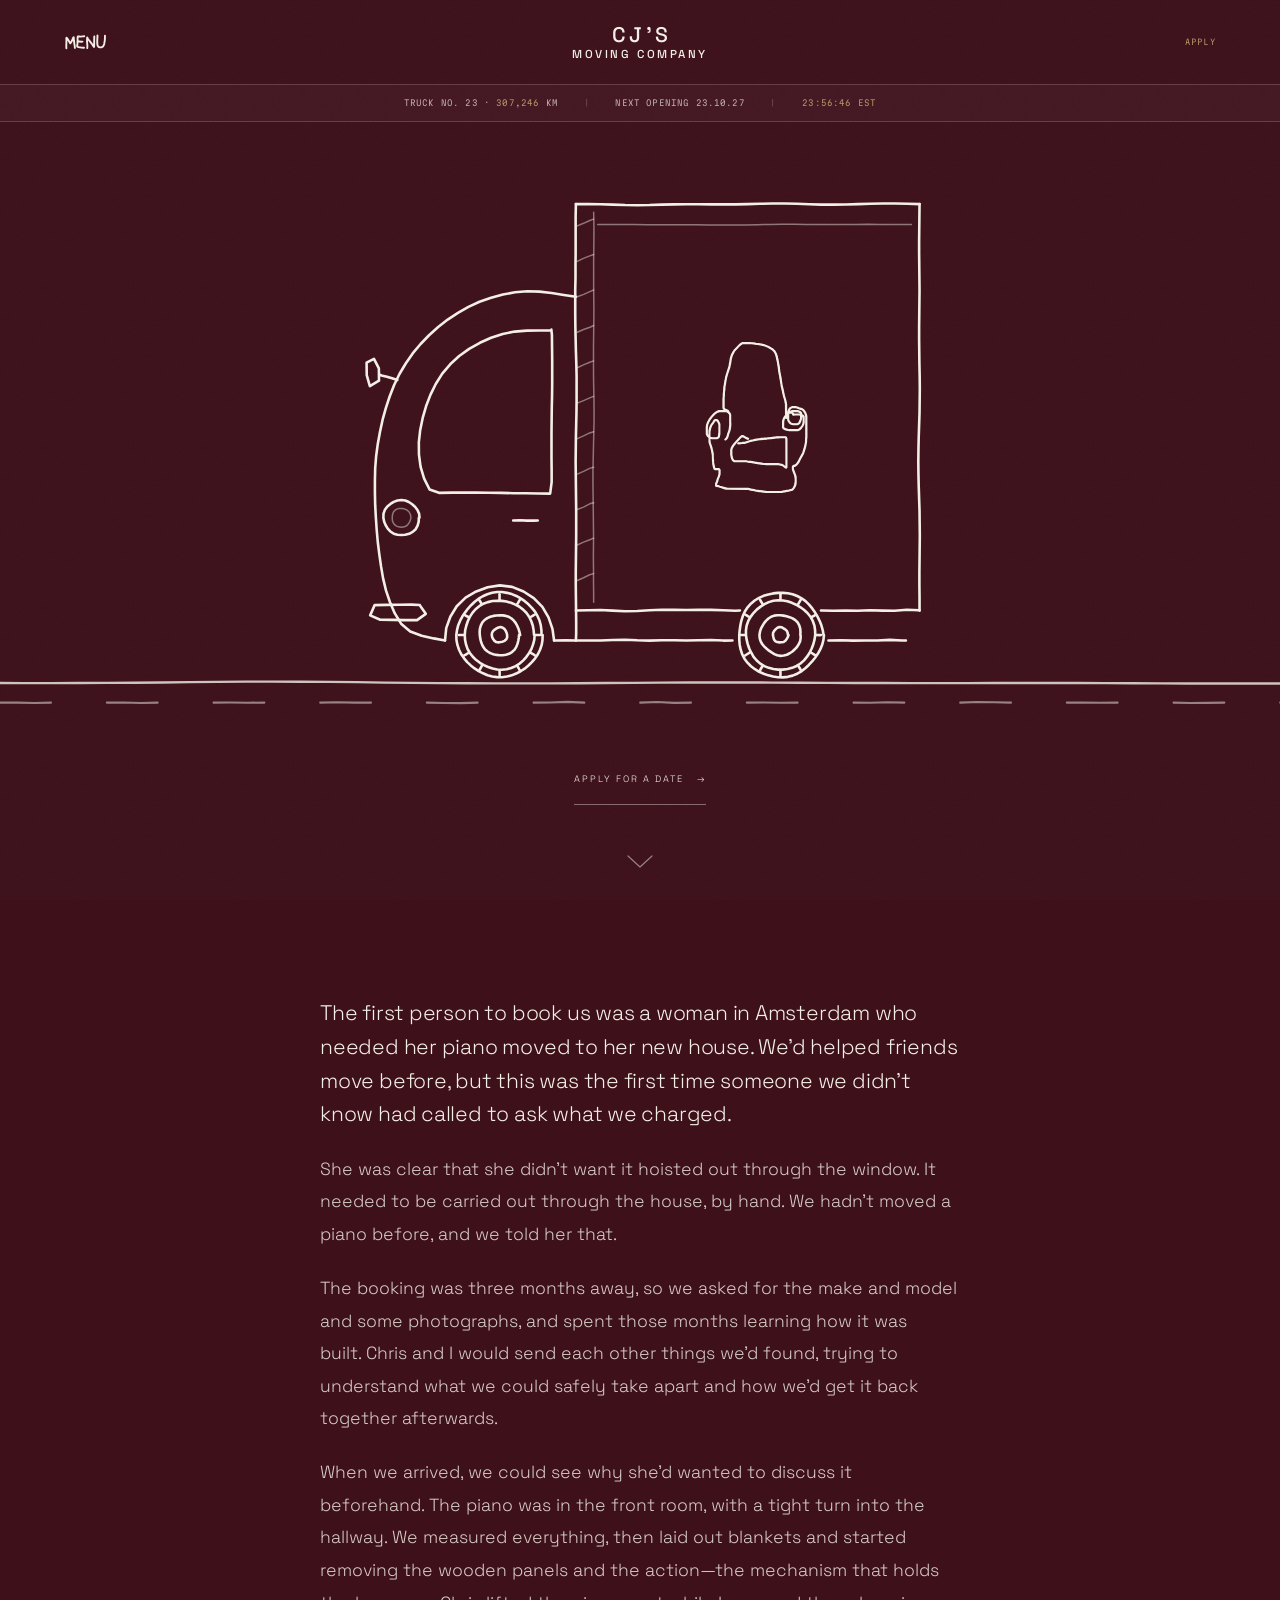
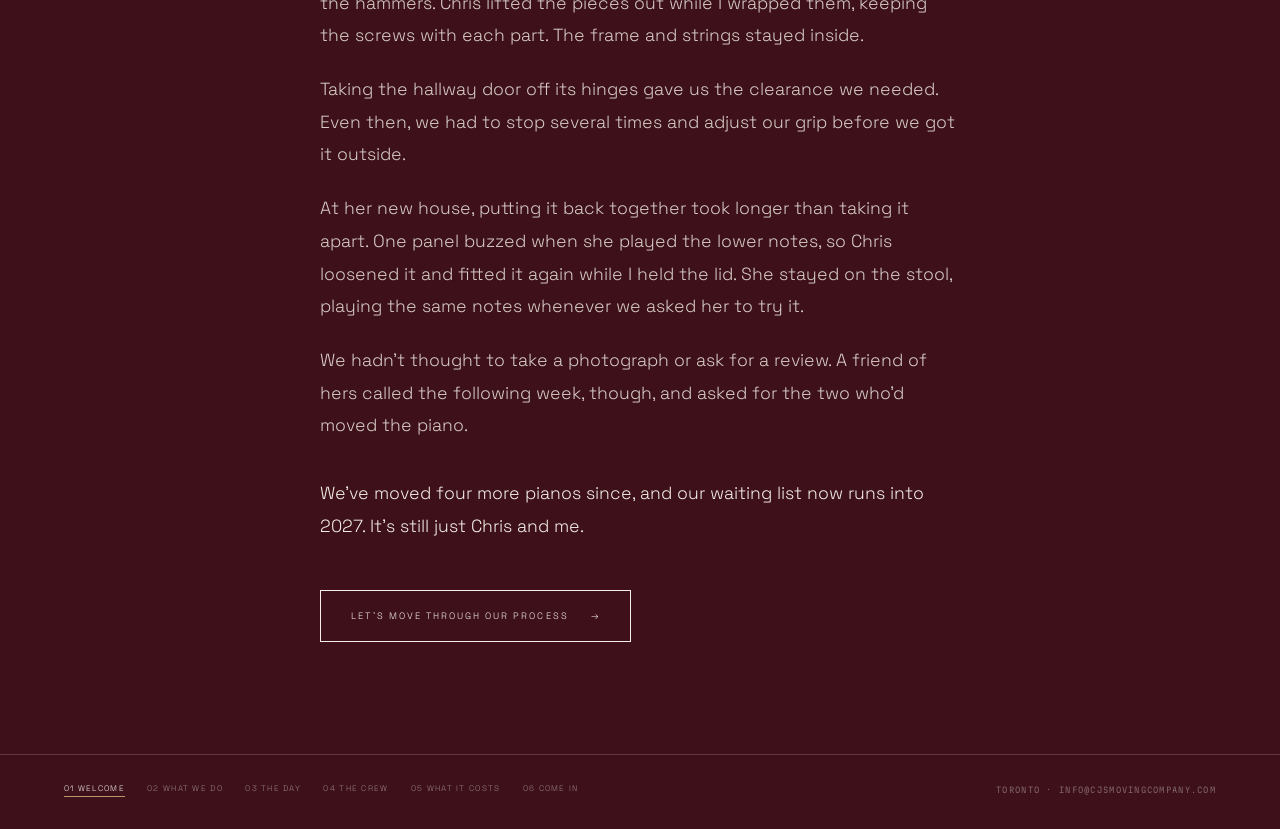
==== commit 6d494c5d: "Add a link from the story to the process pages "Let's move through our process" at the foot of the A" ====
--- a/index.html
+++ b/index.html
@@ -7,7 +7,7 @@
 <link rel="preconnect" href="https://fonts.googleapis.com">
 <link rel="preconnect" href="https://fonts.gstatic.com" crossorigin>
 <link rel="stylesheet" href="https://fonts.googleapis.com/css2?family=Space+Grotesk:wght@300;400;500;700&family=Martian+Mono:wdth,wght@75..112.5,300..700&display=swap">
-<link rel="stylesheet" href="style.css?v=7">
+<link rel="stylesheet" href="style.css?v=8">
 <title>CJ'S Moving Company — Full-service moving, one home a day</title>
 <meta name="description" content="CJ'S is a small Toronto moving company. One home a day, one crew, one rate. Applications are presently backlogged.">
 </head>
@@ -60,6 +60,7 @@
       <p>At her new house, putting it back together took longer than taking it apart. One panel buzzed when she played the lower notes, so Chris loosened it and fitted it again while I held the lid. She stayed on the stool, playing the same notes whenever we asked her to try it.</p>
       <p>We hadn’t thought to take a photograph or ask for a review. A friend of hers called the following week, though, and asked for the two who’d moved the piano.</p>
       <p>We’ve moved four more pianos since, and our waiting list now runs into 2027. It’s still just Chris and me.</p>
+      <a class="club-cta story-cta" href="what-we-do.html">Let’s move through our process <span>&rarr;</span></a>
     </div>
   </section>
 
--- a/style.css
+++ b/style.css
@@ -517,9 +517,10 @@
 .story-body p { font-size: 1.1rem; line-height: 1.85; color: rgba(244,239,230,.84); text-wrap: pretty; }
 .story-body p + p { margin-top: 1.35rem; }
 .story-body p:first-child { font-size: 1.32rem; line-height: 1.6; color: var(--cream); letter-spacing: -.01em; }
-.story-body p:last-child { margin-top: 2.2rem; color: var(--cream); }
+.story-body p:last-of-type { margin-top: 2.2rem; color: var(--cream); }
 @media (max-width: 900px) {
   .story { padding-top: 56px; padding-bottom: 72px; }
   .story-body p { font-size: 1rem; }
   .story-body p:first-child { font-size: 1.16rem; }
 }
+.story-cta { margin-top: 3rem; }
